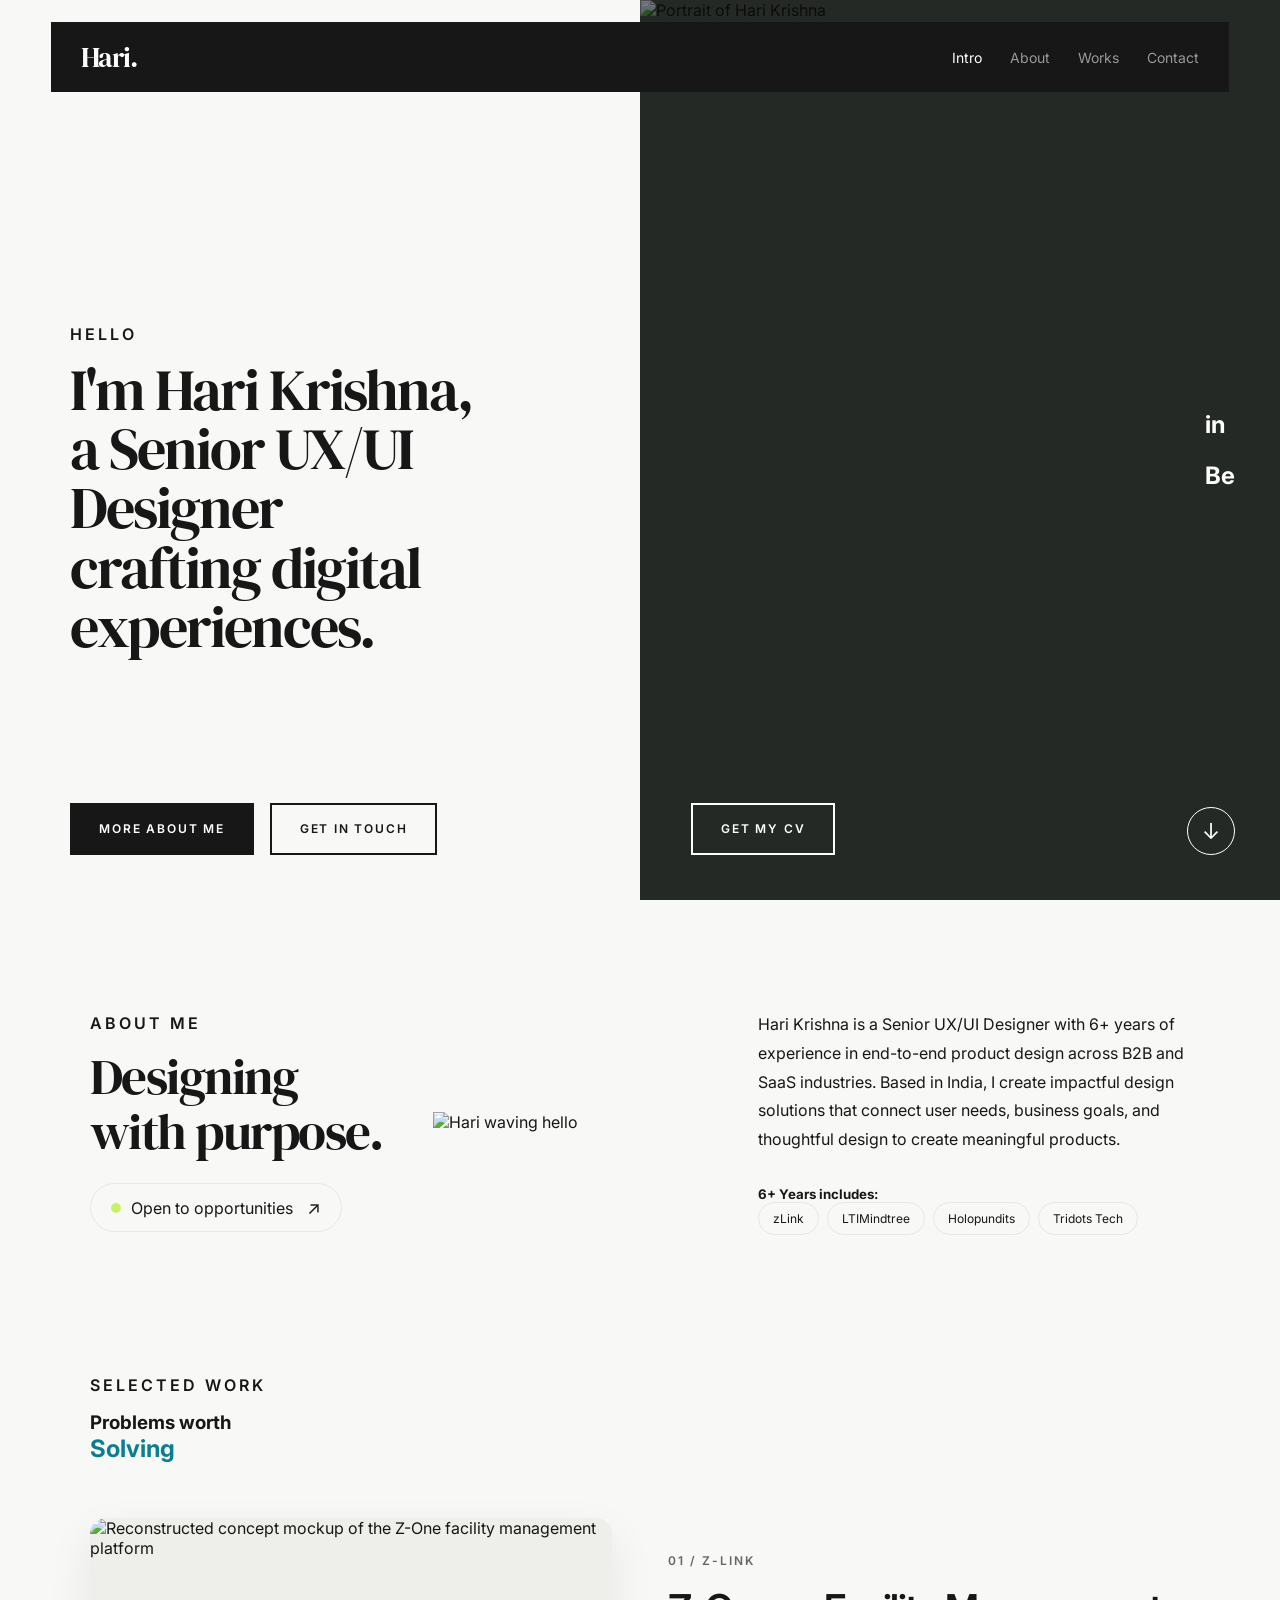
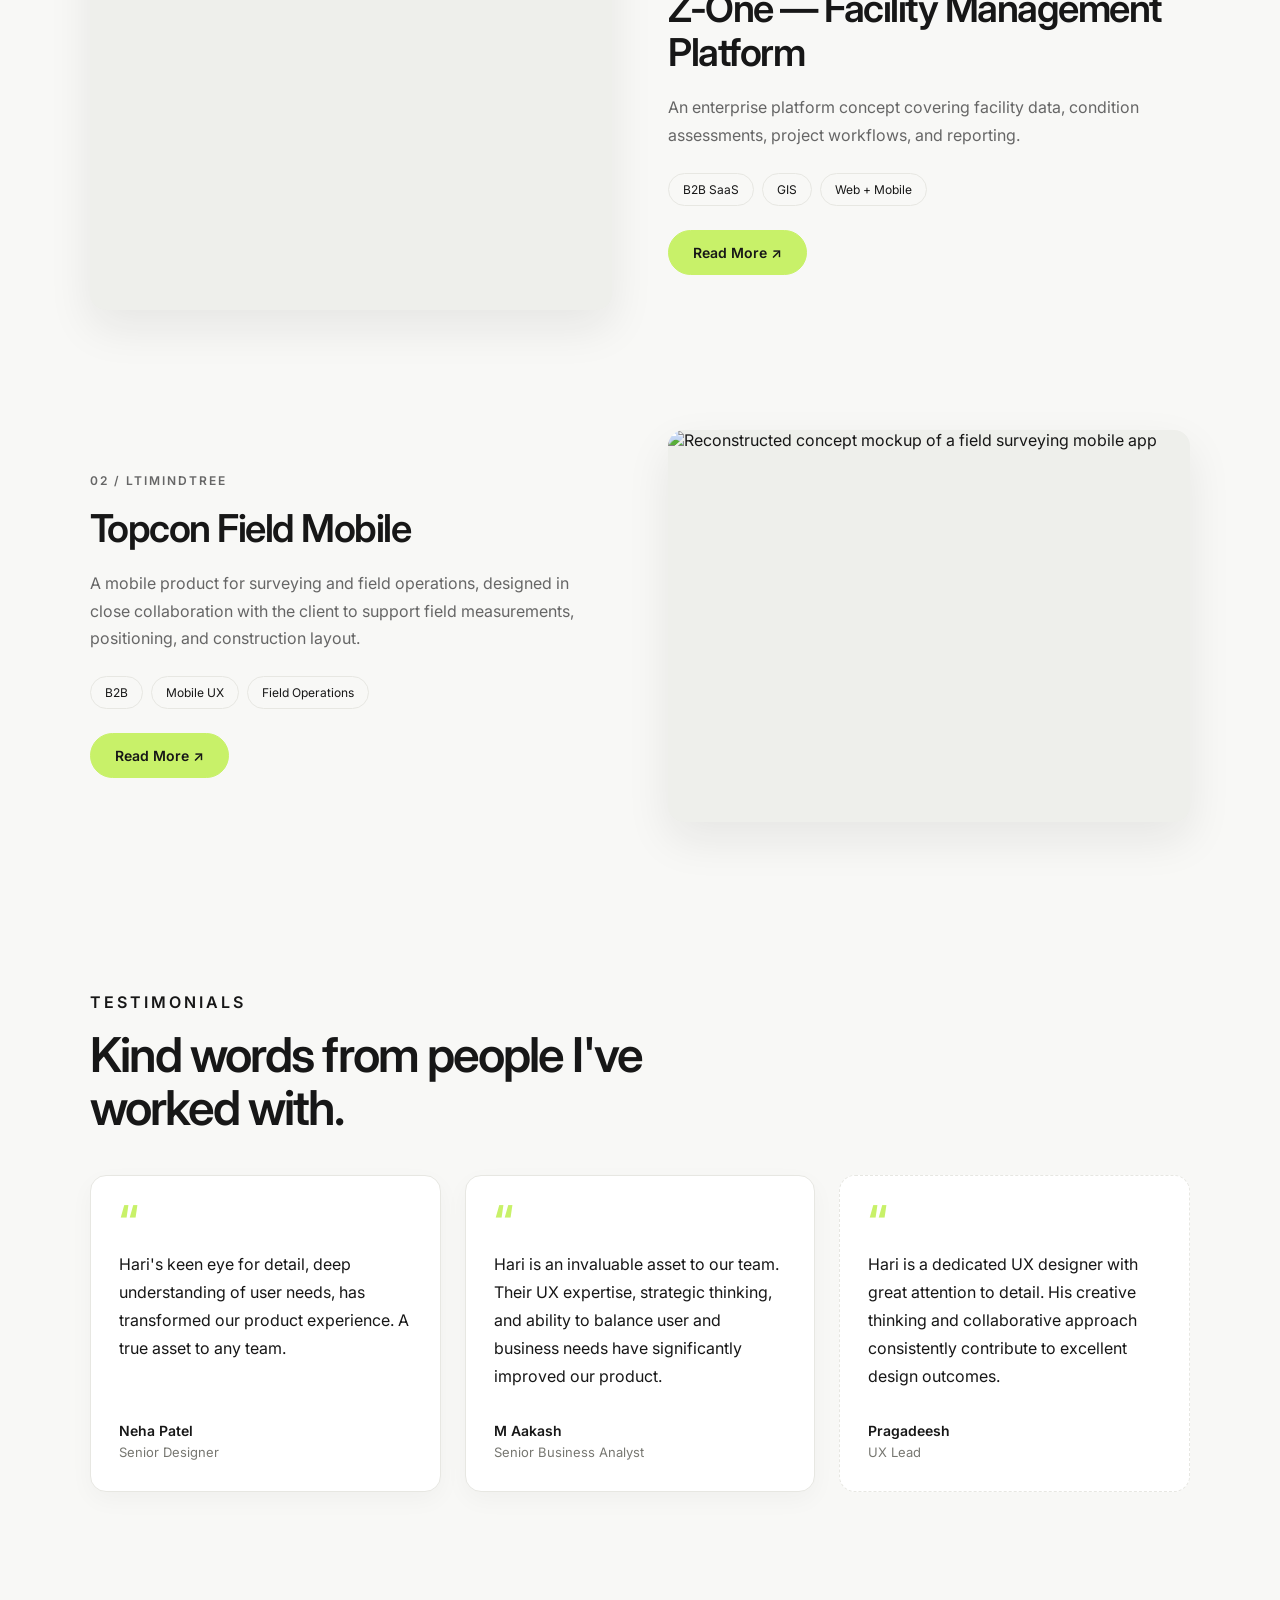
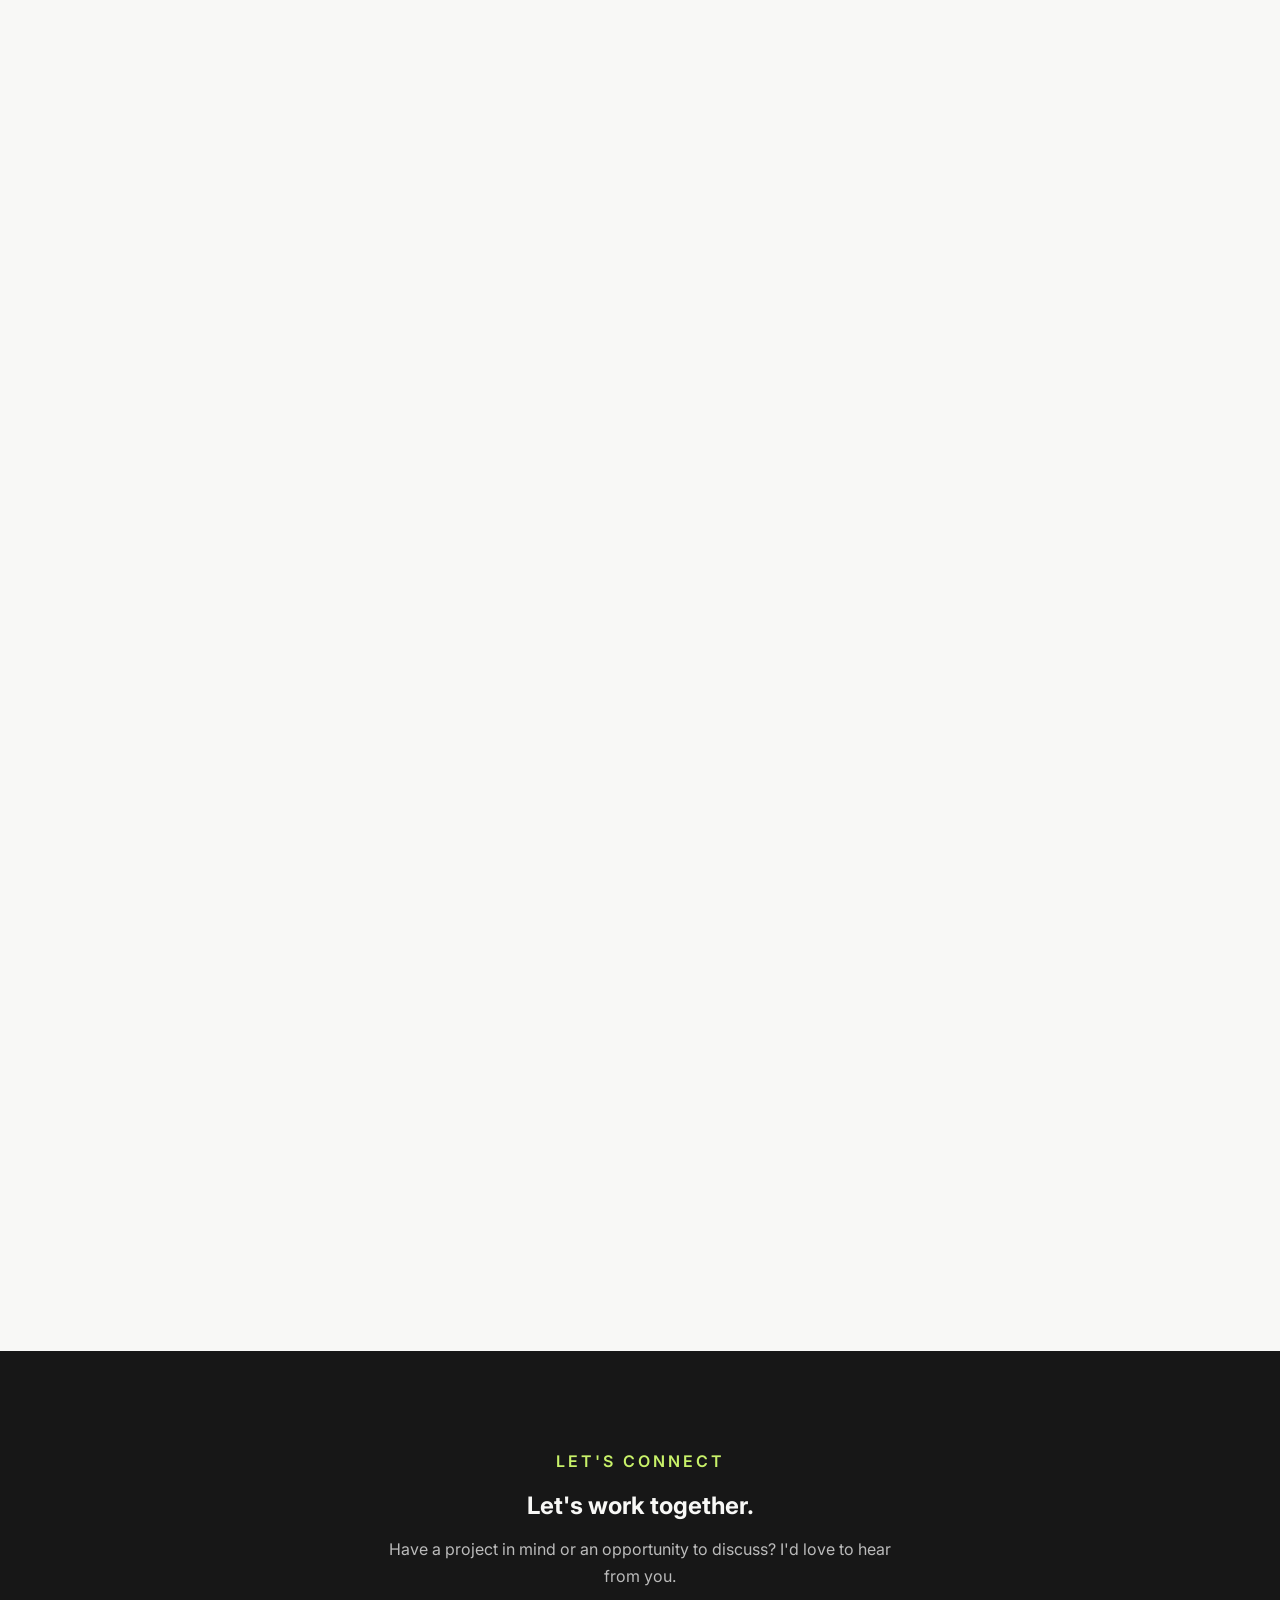
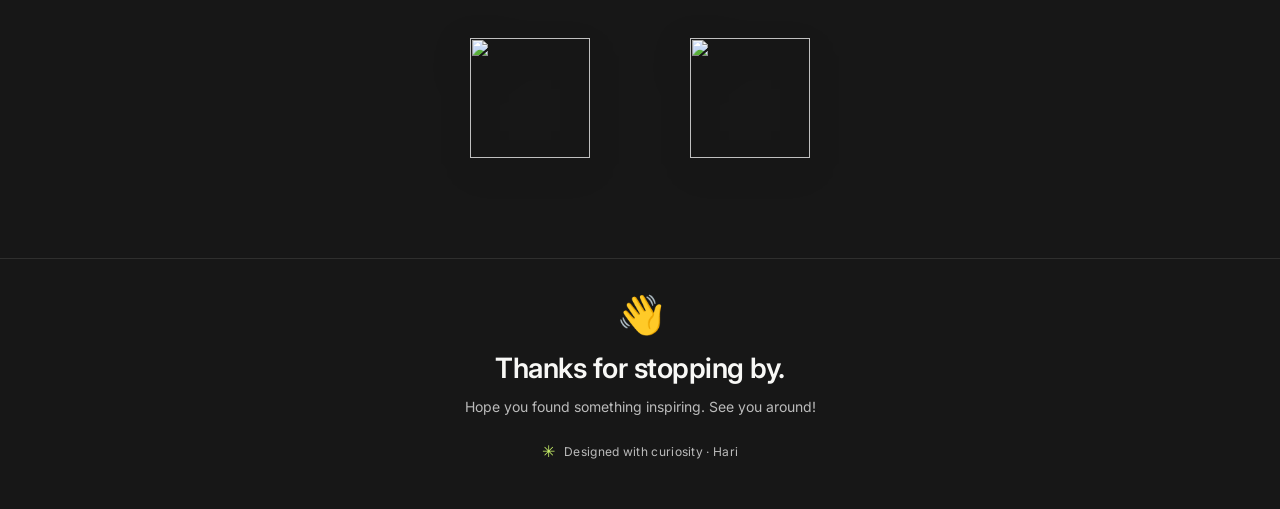
==== index.html @ 3754214b "Initial portfolio upload" ====
<!DOCTYPE html>
<html lang="en">
<head>
  <meta charset="UTF-8">
  <meta name="viewport" content="width=device-width, initial-scale=1.0">
  <meta name="description" content="Hari Krishna — Senior UX/UI Designer crafting thoughtful digital experiences.">
  <title>Hari Krishna | UX/UI Designer</title>
  <link rel="preconnect" href="https://fonts.googleapis.com">
  <link rel="preconnect" href="https://fonts.gstatic.com" crossorigin>
  <link href="https://fonts.googleapis.com/css2?family=DM+Serif+Display&family=Inter:wght@400;500;600;700&display=swap" rel="stylesheet">
  <link rel="stylesheet" href="style.css">
</head>
<body>

  <header class="site-header">
    <a href="#intro" class="logo">Hari.</a>

    <nav class="main-nav" aria-label="Main navigation">
      <a href="#intro" class="active">Intro</a>
      <a href="#about">About</a>
      <a href="#work">Works</a>
      <a href="#contact">Contact</a>
    </nav>
  </header>

  <main>
    <section class="hero" id="intro">

      <div class="hero-content">
        <p class="eyebrow">HELLO</p>

        <h1>
          I'm Hari Krishna,<br>
          a Senior UX/UI Designer<br>
          crafting digital experiences.
        </h1>

        <div class="hero-actions">
          <a href="#about" class="button button-dark">MORE ABOUT ME</a>
          <a href="#contact" class="button button-outline">GET IN TOUCH</a>
        </div>
      </div>

      <div class="hero-visual">
        <img
          src="images/Hari.png"
          alt="Portrait of Hari Krishna"
          class="hero-image"
        >

   
        <a
          href="documents/Hari-Krishna-Resume.pdf"
          class="button button-light cv-button"
          download="Hari-Krishna-Resume.pdf">
          GET MY CV
        </a>


        <div class="social-links" aria-label="Social links">
            <a
              href="https://www.linkedin.com/in/harikrishna-myprofile"
              target="_blank"
              rel="noopener noreferrer"
              aria-label="LinkedIn"
              title="Visit my LinkedIn"
            >in</a>
          
            <a
              href="https://www.behance.net/hari_the_seeker"
              target="_blank"
              rel="noopener noreferrer"
              aria-label="Behance"
              title="Visit my Behance"
            >Be</a>
          </div>

        <a href="#about" class="scroll-indicator" aria-label="Scroll to About">
          ↓
        </a>
      </div>

    </section>




    <section class="content-section" id="about">
      <div class="about-inner">
    
        <!-- Left: Heading and availability -->
        <div class="about-heading">
          <p class="eyebrow">ABOUT ME</p>
    
          <h2>Designing with purpose.</h2>
    
          <a href="#contact" class="open-to-work-chip">
            <span class="open-to-work-dot"></span>
            <span>Open to opportunities</span>
            <span class="open-to-work-arrow">↗</span>
          </a>
        </div>
    
        <!-- Centre: Portrait -->
        <div class="about-visual">
          <img
            src="images/hari-wave.png"
            alt="Hari waving hello"
            class="about-portrait"
          />
        </div>
    
        <!-- Right: About content -->
        <div class="about-content">
          <p class="about-description">
            Hari Krishna is a Senior UX/UI Designer with 6+ years
            of experience in end-to-end product design across B2B
            and SaaS industries. Based in India, I create impactful
            design solutions that connect user needs, business goals,
            and thoughtful design to create meaningful products.
          </p>
    
          <div class="about-experience">
            <h5>6+ Years includes:</h5>
    
            <div class="project-tags">
              <span>zLink</span>
              <span>LTIMindtree</span>
              <span>Holopundits</span>
              <span>Tridots Tech</span>
            </div>
          </div>
        </div>
    
      </div>
    </section>
    

    <section class="content-section work-section" id="work">
      <p class="eyebrow">SELECTED WORK</p>
      <p><h3>Problems worth </h3> <h2>Solving</h2></p>
    
      <article class="project-card">
        <div class="project-image">
          <img
            src="images/Z-Link Facility Dashboard Mockup.png"
            alt="Reconstructed concept mockup of the Z-One facility management platform"
          >
        </div>
    
        <div class="project-info">
          <p class="project-label">01 / Z-LINK</p>
          <h3>Z-One — Facility Management Platform</h3>
          <p class="project-description">
            An enterprise platform concept covering facility data,
            condition assessments, project workflows, and reporting.
          </p>
    
          <div class="project-tags">
            <span>B2B SaaS</span>
            <span>GIS</span>
            <span>Web + Mobile</span>
          </div>
    

          <a href="z-one-case-study.html" class="case-study-btn">
            Read More ↗
          </a>
        </div>
      </article>

<!-- PROJECT 02: TOPCON -->
<article class="project-card project-card-reverse">

  <div class="project-info">
    <p class="project-label">02 / LTIMINDTREE</p>

    <h3>Topcon Field Mobile</h3>

    <p class="project-description">
      A mobile product for surveying and field operations,
      designed in close collaboration with the client to
      support field measurements, positioning, and construction layout.
    </p>

    <div class="project-tags">
      <span>B2B</span>
      <span>Mobile UX</span>
      <span>Field Operations</span>
    </div>

    <a href="topcon-case-study.html" class="case-study-btn" >
        Read More ↗
      </a>

  </div>

  <div class="project-image">
    <img
      src="images/Topcon Quarry Measurement App Mockup.png"
      alt="Reconstructed concept mockup of a field surveying mobile app"
      loading="lazy"
    >
  </div>

</article>


<!-- PROJECT 03: AIRPORT TRUCK BAY 
<article class="project-card">

  <div class="project-image">

    <img
      src="images/airport-truck-bay.png"
      alt="Airport truck bay app showing navigation, delivery confirmation, and OTP verification"
      loading="lazy"
    >

  </div>

  <div class="project-info">
    <p class="project-label">03 / AIRPORT OPERATIONS</p>

    <h3>Airport Truck Bay Management App</h3>

    <p class="project-description">
      Streamlining airport truck bay allocation and operations
      through a mobile experience designed to help reduce delays,
      improve coordination, and make bay availability easier to manage.
    </p>

    <div class="project-tags">
      <span>Mobile UX</span>
      <span>Operations</span>
      <span>Workflow Design</span>
    </div>

    <a href="airport-truck-bay-case-study.html" class="case-study-btn">
        Read More ↗
    </a>
  </div>

</article>-->

    </section>

    <!-- TESTIMONIALS SECTION -->
<section class="testimonials-section" id="testimonials">
  <div class="testimonials-inner">

    <p class="eyebrow">TESTIMONIALS</p>
    <h2>Kind words from people I've worked with.</h2>

    <div class="testimonials-grid">

      <!-- Testimonial 1 -->
      <article class="testimonial-card">
        <span class="testimonial-quote" aria-hidden="true">“</span>

        <p class="testimonial-text">
          Hari's keen eye for detail, deep understanding of user needs,
          has transformed our product experience. A true asset to any team.
        </p>

        <div class="testimonial-author">
          <div>
            <h3>Neha Patel</h3>
            <p>Senior Designer</p>
          </div>
        </div>
      </article>

      <!-- Testimonial 2 -->
      <article class="testimonial-card">
        <span class="testimonial-quote" aria-hidden="true">“</span>

        <p class="testimonial-text">
          Hari is an invaluable asset to our team. Their UX expertise,
          strategic thinking, and ability to balance user and business
          needs have significantly improved our product.
        </p>

        <div class="testimonial-author">
          <div>
            <h3>M Aakash</h3>
            <p>Senior Business Analyst</p>
          </div>
        </div>
      </article>

      <!-- Testimonial 3: Add your third testimonial here -->
      <article class="testimonial-card testimonial-placeholder">
        <span class="testimonial-quote" aria-hidden="true">“</span>
        <p class="testimonial-text">
          Hari is a dedicated UX designer with great attention to detail. 
          His creative thinking and collaborative approach consistently contribute 
          to excellent design outcomes.
        </p>
        <div class="testimonial-author">
          <div>
            <h3>Pragadeesh</h3>
            <p>UX Lead</p>
        </div>
      </article>

    </div>
  </div>
</section>


<!-- AFTER WORK SECTION 
<section class="after-work-section" id="after-work">
  <div class="after-work-reveal">
    <div class="after-work-content">
      <p class="eyebrow">AFTER WORK</p>

      <h2>Beyond pixels and prototypes.</h2>

      <p class="after-work-description">
        A little glimpse into what I enjoy beyond designing digital
        experiences.
      </p>
    </div>
  </div>
</section>
-->

<!-- AFTER WORK SECTION -->
<section class="after-work-section" id="after-work">
  <div class="after-work-reveal">
    <div class="after-work-content">

      <p class="eyebrow">BEYOND PIXELS AND PROTOTYPES</p>

      <h2>Curiosity doesn't clock out.</h2>

      <p class="after-work-description">
        The experiences that keep me exploring, creating,
        learning, and connecting.
      </p>

      <div class="after-work-grid">

        <article class="after-work-card">
          <div class="after-work-card-visual">
            <img
              src="images/after-work-riding.jpg"
              alt="Motorcycle riding and exploring new places"
              loading="lazy"
            >
          </div>
          <div class="after-work-card-info">
            <h3>Explore</h3>
            <p>Riding · Travel · Photography</p>
          </div>
        </article>

        <article class="after-work-card">
          <div class="after-work-card-visual">
            <img
              src="images/after-work-create.jpg"
              alt="Sketching and creative exploration"
              loading="lazy"
            >

          </div>
          <div class="after-work-card-info">
            <h3>Create</h3>
            <p>Sketching · Dancing</p>
          </div>
        </article>

        <article class="after-work-card">
          <div class="after-work-card-visual">
            <img
              src="images/after-work-rescue.jpg"
              alt="Helping animals through rescue and volunteering"
              loading="lazy"
            >

          </div>
          <div class="after-work-card-info">
            <h3>Give back</h3>
            <p>Animal Rescue · Volunteering</p>
          </div>
        </article>

        <article class="after-work-card">
          <div class="after-work-card-visual">
            <img
              src="images/after-work-community.jpg"
              alt="Designers learning and connecting at a meetup"
              loading="lazy"
            >

          </div>
          <div class="after-work-card-info">
            <h3>Keep learning</h3>
            <p>Design Meetups · Upskilling</p>
          </div>
        </article>

      </div>

      <p class="after-work-closing">
        Different experiences. One curious mind. <span>↗</span>
      </p>

    </div>
  </div>
</section>


<section class="content-section contact-section" id="contact">
  <p class="eyebrow">LET'S CONNECT</p>
  <h2>Let's work together.</h2>
  <p class="contact-description">
    Have a project in mind or an opportunity to discuss?
    I'd love to hear from you.
  </p>

  <div class="contact-icons">
    <a
      href="mailto:uxbeing95@gmail.com"
      class="contact-icon contact-icon-email"
      aria-label="Email me"
      title="Email me"
    >
      <img src="images/icon-email-3d.png" alt="" />
    </a>

    <a
      href="https://wa.me/919500354209"
      class="contact-icon contact-icon-whatsapp"
      target="_blank"
      rel="noopener noreferrer"
      aria-label="Message me on WhatsApp"
      title="WhatsApp me"
    >
      <img src="images/icon-whatsapp-3d.png" alt="" />
    </a>
  </div>
</section>


<!-- THANK YOU FOOTER -->
<footer class="thank-you-footer">
  <div class="thank-you-gesture" aria-hidden="true">👋</div>

  <p class="thank-you-title">Thanks for stopping by.</p>

  <p class="thank-you-description">
    Hope you found something inspiring. See you around!
  </p>

  <div class="thank-you-signature">
    <span class="thank-you-sparkle">✳</span>
    <span>Designed with curiosity · Hari</span>
  </div>
</footer>
  </main>

  <script src="script.js"></script>
</body>
</html>
---- style.css ----
/* ========================================
   1. COLOR SYSTEM & GLOBAL SETTINGS
======================================== */

:root {
  --color-background: #F8F8F6;
  --color-text: #171717;
  --color-accent: #C8F169;
  --color-border: #E7E7E2;
  --color-white: #FFFFFF;
  --color-muted: #888888;

  --font-body: "Inter", sans-serif;
  --font-display: "DM Serif Display", serif;
}

* {
  margin: 0;
  padding: 0;
  box-sizing: border-box;
}

html {
  scroll-behavior: smooth;
}

body {
  background: var(--color-background);
  color: var(--color-text);
  font-family: var(--font-body);
  -webkit-font-smoothing: antialiased;
}

a {
  color: inherit;
  text-decoration: none;
}

/* ========================================
   2. NAVIGATION
   Background: #171717
   Text: #FFFFFF
======================================== */

.site-header {
  position: absolute;
  top: 22px;
  left: 4%;
  width: 92%;
  min-height: 70px;
  padding: 0 30px;
  background: var(--color-text);
  color: var(--color-white);
  display: flex;
  align-items: center;
  justify-content: space-between;
  z-index: 10;
}

.logo {
  font-family: var(--font-display);
  font-size: 28px;
  letter-spacing: -1px;
}

.main-nav {
  display: flex;
  align-items: center;
  gap: 28px;
}

.main-nav a {
  color: #999999;
  font-size: 14px;
  transition: color 0.25s ease;
}

.main-nav a:hover,
.main-nav a.active {
  color: var(--color-white);
}

/* ========================================
   3. HERO LAYOUT
======================================== */

.hero {
  min-height: 100vh;
  display: grid;
  grid-template-columns: 50% 50%;
  position: relative;
}

.hero-content {
  display: flex;
  flex-direction: column;
  justify-content: center;
  align-items: flex-start;
  padding: 150px 7% 70px 11%;
  background: var(--color-background);
  position: relative;
  z-index: 1;
}

.eyebrow {
  color: #171717;
  font-size: 16px;
  font-weight: 600;
  letter-spacing: 3px;
  margin-bottom: 16px;
}

.hero-content h1 {
  font-family: var(--font-display);
  font-size: clamp(42px, 4.5vw, 72px);
  font-weight: 400;
  line-height: 1.03;
  letter-spacing: -2px;
  max-width: 750px;
}

.hero-actions {
  display: flex;
  align-items: center;
  flex-wrap: wrap;
  gap: 16px;
  margin-top: 42px;
  position: absolute;
  left: 11%;
  bottom: 5%;
  z-index: 2;
}



/* ========================================
   4. BUTTONS
======================================== */

.button {
  min-height: 52px;
  padding: 0 28px;
  display: inline-flex;
  align-items: center;
  justify-content: center;
  font-family: var(--font-body);
  font-size: 12px;
  font-weight: 600;
  letter-spacing: 1.8px;
  line-height: 1.2;
  text-align: center;
  white-space: nowrap;
  transition:
    background 0.25s ease,
    color 0.25s ease,
    transform 0.25s ease;
}

.button:hover {
  transform: translateY(-2px);
}

.button-dark {
  background: var(--color-text);
  color: var(--color-white);
  border: 1px solid var(--color-text);
}

.button-dark:hover {
  background: var(--color-accent);
  color: var(--color-text);
  border-color: var(--color-accent);
}

.button-outline {
  border: 2px solid var(--color-text);
  color: var(--color-text);
  background: transparent;
}

.button-outline:hover {
  background: var(--color-text);
  color: var(--color-white);
}

/* ========================================
   5. PORTRAIT PANEL
======================================== */

.hero-visual {
  position: relative;
  min-height: 100vh;
  overflow: hidden;
  background: #252925;
}

.hero-image {
  display: block;
  width: 100%;
  height: 100%;
  min-height: 100vh;
  object-fit: cover;
  object-position: center top;
  filter: brightness(0.48);
}

/* CV button: white outline */

.button-light {
  color: var(--color-white);
  background: transparent;
  border: 2px solid var(--color-white);
}

.button-light:hover {
  color: var(--color-text);
  background: var(--color-accent);
  border-color: var(--color-accent);
}


.cv-button {
  position: absolute;
  left: 8%;
  bottom: 5%;
  top: auto;
  z-index: 2;
  min-width: 140px;
}



/* ========================================
   6. SOCIAL LINKS
======================================== */

.social-links {
  position: absolute;
  right: 7%;
  top: 50%;
  transform: translateY(-50%);
  display: flex;
  flex-direction: column;
  gap: 22px;
  z-index: 2;
}


.social-links a {
  color: var(--color-white);
  font-size: 24px;
  font-weight: 700;
  transition: color 0.25s ease;
}

.social-links a:hover {
  color: var(--color-accent);
}


/* ========================================
   7. SCROLL INDICATOR
======================================== */

.scroll-indicator {
  position: absolute;
  bottom: 5%;
  right: 7%;
  width: 48px;
  height: 48px;
  border: 1px solid var(--color-white);
  border-radius: 50%;
  color: var(--color-white);
  display: flex;
  align-items: center;
  justify-content: center;
  font-size: 22px;
  z-index: 2;
  transition: background 0.25s ease, color 0.25s ease;
}

.scroll-indicator:hover {
  background: var(--color-accent);
  color: var(--color-text);
}

/* ========================================
   8. CONTACT SECTIONS
======================================== */

.contact-section {
  background: #171717;
  color: #F8F8F6;
  text-align: center;
  padding: 100px 5%;
  box-sizing: border-box;
}

.contact-section .eyebrow {
  color: #C8F169;
  margin-bottom: 20px;
}

.contact-section h2 {
  color: #F8F8F6;
  margin-bottom: 16px;
}

.contact-section .contact-description {
  color: #BBBBBB;
  max-width: 520px;
  margin: 0 auto 32px;
  line-height: 1.7;
}

.contact-actions {
  display: flex;
  justify-content: center;
  align-items: center;
  flex-wrap: wrap;
  gap: 14px;
}

.contact-email {
  margin-top: 28px;
  color: #BBBBBB;
  font-size: 14px;
}

/* ========================================
   10. SELECTED WORK SECTION
======================================== */

.work-section {
    background: #F8F8F6;
    padding: 70px 7%;
  }
  
  .work-section > h2 {
    margin-bottom: 55px;
    color: rgb(12, 126, 147);
  }
  
  .project-card {
    display: grid;
    grid-template-columns: 1fr 1fr;
    align-items: center;
    gap: 56px;
  }
  
  .project-image {
    overflow: hidden;
    border-radius: 16px;
    background: #E7E7E2;
  }
  
  .project-image img {
    display: block;
    width: 100%;
    height: auto;
  }
  
  .project-info {
    display: flex;
    flex-direction: column;
    align-items: flex-start;
  }
  
  .project-label {
    color: #666666;
    font-size: 12px;
    font-weight: 600;
    letter-spacing: 2px;
    margin-bottom: 18px;
  }
  
  .project-info h3 {
    font-family: "Inter", sans-serif;
    font-size: clamp(28px, 3vw, 42px);
    line-height: 1.15;
    letter-spacing: -1.5px;
    font-weight: 600;
    margin-bottom: 20px;
  }
  
  .project-description {
    color: #666666;
    font-size: 16px;
    line-height: 1.7;
    margin-bottom: 24px;
  }
  
  .project-tags {
    display: flex;
    flex-wrap: wrap;
    gap: 8px;
  }
  
  .project-tags span {
    padding: 8px 14px;
    border: 1px solid #E7E7E2;
    border-radius: 999px;
    font-size: 12px;
  }
  
  .concept-note {
    color: #777777;
    font-size: 12px;
    margin-top: 22px;
  }
  
  @media (max-width: 900px) {
    .project-card {
      grid-template-columns: 1fr;
      gap: 30px;
    }
  
    .work-section {
      padding: 70px 7%;
        }
  }
    

/* ========================================
   9. TABLET & MOBILE
======================================== */

@media (max-width: 900px) {
  .hero {
    grid-template-columns: 1fr;
  }

  .hero-content {
    min-height: 600px;
    padding: 150px 7% 70px;
  }

  .hero-content h1 {
    font-size: clamp(42px, 8vw, 64px);
  }

  .hero-visual {
    position: relative;
    min-height: 100vh;
    overflow: hidden;
    background: #252925;
    isolation: isolate;
  }

  .hero-visual::after {
    content: "";
    position: absolute;
    inset: 0;
    background: rgba(0, 0, 0, 0.20);
    z-index: 1;
    pointer-events: none;
  }

  .hero-image {
    min-height: 650px;
  }

  .site-header {
    left: 3%;
    width: 94%;
    padding: 0 20px;
  }

  .main-nav {
    gap: 16px;
  }
}

@media (max-width: 520px) {
  .site-header {
    top: 12px;
    min-height: 64px;
    padding: 0 16px;
  }

  .logo {
    font-size: 24px;
  }

  .main-nav {
    gap: 12px;
  }

  .main-nav a {
    font-size: 11px;
  }

  .hero-content {
    min-height: 560px;
    padding: 130px 6% 60px;
  }

  .hero-content h1 {
    font-size: clamp(36px, 9vw, 46px);
    letter-spacing: -1px;
  }

  .hero-actions {
    gap: 12px;
    margin-top: 30px;
  }

  .button {
    min-height: 48px;
    padding: 0 16px;
    font-size: 9px;
    letter-spacing: 2px;
  }

  .hero-visual,
  .hero-image {
    min-height: 560px;
  }

  .cv-button {
    left: 6%;
    bottom: 10%;
  }

  .social-links {
    right: 6%;
  }

  .content-section {
    padding: 80px 7%;
  }
}


/* ========================================
   SELECTED PROJECTS — SCROLL REVEAL
======================================== */

.project-reveal {
  opacity: 0;
  transform: translateY(30px);
  transition:
    opacity 700ms ease,
    transform 700ms ease;
}

.project-reveal.project-visible {
  opacity: 1;
  transform: translateY(0);
}

/* Accessibility: respect reduced motion */
@media (prefers-reduced-motion: reduce) {
  .project-reveal,
  .project-reveal.project-visible {
    opacity: 1;
    transform: none;
    transition: none;
  }
}

/* ========================================
   SELECTED PROJECTS — HOVER ANIMATIONS
======================================== */

/* Smooth project image zoom */

.project-image {
  width: 100%;
  aspect-ratio: 4 / 3;
  overflow: hidden;
  border-radius: 16px;
  background: #E7E7E2;
}

.project-image img {
  display: block;
  width: 100%;
  height: 100%;
  object-fit: cover;
  object-position: center;
  transition: transform 450ms ease;
}

.project-image:hover img {
  transform: scale(1.045);
}


/* ========================================
   SELECTED PROJECTS — CARD SPACING
======================================== */

.work-section .project-card {
  margin-bottom: 120px;
}

.work-section .project-card:last-child {
  margin-bottom: 0;
}

/* Smooth project chip interaction */
.project-tags span {
  cursor: default;
  background: transparent;
  color: #171717;
  transition:
    background-color 250ms ease,
    color 250ms ease,
    border-color 250ms ease,
    transform 250ms ease;
}

.project-tags span:hover {
  background-color: #C8F169;
  color: #171717;
  border-color: #C8F169;
  transform: translateY(-3px);
}

/* Respect reduced-motion preferences */
@media (prefers-reduced-motion: reduce) {
  .project-image img,
  .project-tags span {
    transition: none;
  }

  .project-image:hover img {
    transform: none;
  }

  .project-tags span:hover {
    transform: none;
  }
}

/* ========================================
   CASE STUDY — READ MORE BUTTON
======================================== */

.case-study-btn {
  display: inline-flex;
  align-items: center;
  justify-content: center;
  margin-top: 24px;
  padding: 13px 24px;
  background: #C8F169;
  color: #171717;
  border: 1px solid #C8F169;
  border-radius: 999px;
  font-size: 14px;
  font-weight: 600;
  text-decoration: none;
  transition:
    background-color 250ms ease,
    color 250ms ease,
    transform 250ms ease;
}

.case-study-btn:hover {
  background: #171717;
  color: #FFFFFF;
  border-color: #171717;
  transform: translateY(-3px);
}

.case-study-btn:focus-visible {
  outline: 2px solid #171717;
  outline-offset: 4px;
}


/* ========================================
   Z-ONE CASE STUDY PAGE
======================================== */

.case-study-page {
  background: #F8F8F6;
  color: #171717;
  font-family: "Inter", sans-serif;
}

/* Header */
.case-study-header {
  display: flex;
  align-items: center;
  justify-content: space-between;
  padding: 26px 7%;
  border-bottom: 1px solid #E7E7E2;
}

.case-study-back,
.case-study-brand {
  color: #171717;
  text-decoration: none;
  font-size: 14px;
  font-weight: 500;
}

.case-study-back {
  transition: color 250ms ease;
}

.case-study-back:hover {
  color: #777777;
}

.case-study-brand {
  font-size: 18px;
  font-weight: 700;
}

.case-study-brand span {
  color: #C8F169;
}

/* Hero */
.case-study-hero {
  padding: 100px 7% 70px;
  max-width: 1440px;
  margin: 0 auto;
}

.case-study-hero h1 {
  max-width: 900px;
  font-size: clamp(42px, 6vw, 76px);
  line-height: 1.05;
  letter-spacing: -3px;
  font-weight: 600;
  margin: 24px 0;
}

.case-study-intro {
  max-width: 680px;
  color: #666666;
  font-size: 18px;
  line-height: 1.8;
}


.case-study-meta {
    display: grid;
    grid-template-columns: repeat(4, minmax(0, 1fr));
    gap: 12px;
    margin: 48px 0;
    padding: 24px 0;
    border-top: 1px solid #E7E7E2;
    border-bottom: 1px solid #E7E7E2;
  }
  

.case-study-meta span {
  font-size: 11px;
  letter-spacing: 1.5px;
  color: #777777;
  font-weight: 600;
}

.case-study-meta p {
  margin-top: 10px;
  font-size: 14px;
  font-weight: 500;
}


/* Consistent hero images across case studies */
.case-study-hero-image {
  width: 100%;
  aspect-ratio: 16 / 9;
  overflow: hidden;
  border-radius: 16px;
  background: #E7E7E2;
}

.case-study-hero-image img {
  display: block;
  width: 100%;
  height: 100%;
  object-fit: cover;
  object-position: center;
}


.concept-disclaimer {
  margin-top: 14px;
  color: #777777;
  font-size: 12px;
  line-height: 1.7;
}

/* Content sections */
.case-study-section {
  max-width: 1000px;
  margin: 0 auto;
  padding: 56px 7%;
}


.case-study-section h2 {
    max-width: 800px;
    font-size: clamp(32px, 3.5vw, 44px);
    line-height: 1.2;
    letter-spacing: -1.2px;
    font-weight: 600;
    color: #171717;
    margin: 20px 0 28px;
  }
  

.case-study-section > p:not(.eyebrow):not(.concept-disclaimer) {
  max-width: 760px;
  color: #666666;
  font-size: 16px;
  line-height: 1.9;
}

/* Approach grid */
.case-study-grid {
  display: grid;
  grid-template-columns: repeat(2, minmax(0, 1fr));
  gap: 18px;
  margin-top: 40px;
}

.case-study-grid article,
.case-study-module {
  padding: 28px;
  border: 1px solid #E7E7E2;
  border-radius: 16px;
  background: #FFFFFF;
}

.case-study-grid h3,
.case-study-module h3 {
  font-size: 18px;
  font-weight: 600;
  margin-bottom: 12px;
}

.case-study-grid p,
.case-study-module p {
  color: #666666;
  font-size: 14px;
  line-height: 1.8;
}

/* Modules */
.case-study-module {
  margin-top: 16px;
}

/* Footer CTA */
.case-study-footer {
  margin-top: 50px;
  padding: 90px 7%;
  text-align: center;
  background: #292929;
  color: #FFFFFF;
}

.case-study-footer h2 {
  font-size: clamp(30px, 4vw, 48px);
  letter-spacing: -1.5px;
  margin-bottom: 28px;
}

.case-study-cta {
  display: inline-flex;
  padding: 14px 24px;
  border-radius: 999px;
  background: #171717;
  color: #C8F169;
  text-decoration: none;
  font-size: 14px;
  font-weight: 600;
  transition: transform 250ms ease;
}

.case-study-cta:hover {
  transform: translateY(-3px);
}

/* Responsive layout */
@media (max-width: 700px) {
  .case-study-header {
    padding: 20px 6%;
  }

  .case-study-hero {
    padding: 70px 6% 40px;
  }

  .case-study-hero h1 {
    letter-spacing: -1.5px;
  }

  .case-study-meta {
    grid-template-columns: 1fr;
    gap: 18px;
  }

  .case-study-section {
    padding: 65px 6%;
  }

  .case-study-grid {
    grid-template-columns: 1fr;
  }

  .case-study-footer {
    padding: 70px 6%;
  }
}



/* ========================================
   CASE STUDY LAYOUT & STICKY NAVIGATION
======================================== */

.case-study-layout {
    display: grid;
    grid-template-columns: 200px minmax(0, 1fr);
    gap: 64px;
    max-width: 1200px;
    margin: 0 auto;
    padding: 40px 32px;
    align-items: start;
  }
  
  .case-study-sidebar {
    position: sticky;
    top: 40px;
    align-self: start;
    padding: 20px 0;
  }
  
  .case-study-sidebar-title {
    font-size: 11px;
    font-weight: 600;
    letter-spacing: 1.2px;
    color: #777777;
    margin: 0 0 20px;
  }
  
  .case-study-toc {
    display: flex;
    flex-direction: column;
    gap: 6px;
    border-left: 1px solid #E7E7E2;
  }
  
  .case-study-toc .toc-link {
    display: block;
    padding: 10px 14px;
    color: #666666;
    font-size: 13px;
    text-decoration: none;
    border-left: 2px solid transparent;
    margin-left: -1px;
    transition: color 200ms ease, border-color 200ms ease;
  }
  
  .case-study-toc .toc-link:hover {
    color: #171717;
  }
  
  .case-study-toc .toc-link.active {
    color: #171717;
    font-weight: 600;
    border-left-color: #C8F169;
  }
  
  .case-study-content {
    min-width: 0;
  }
  
  .case-study-content .case-study-hero,
  .case-study-content .case-study-section,
  .case-study-content .case-study-footer {
    scroll-margin-top: 32px;
  }
  
  /* Responsive layout */
  @media (max-width: 800px) {
    .case-study-layout {
      grid-template-columns: 1fr;
      gap: 24px;
      padding: 24px 20px;
    }
  
    .case-study-sidebar {
      position: sticky;
      top: 0;
      z-index: 10;
      background: #F8F8F6;
      padding: 12px 0;
    }
  
    .case-study-sidebar-title {
      margin-bottom: 10px;
    }
  
    .case-study-toc {
      flex-direction: row;
      gap: 4px;
      overflow-x: auto;
      border-left: none;
      border-bottom: 1px solid #E7E7E2;
      padding-bottom: 8px;
    }
  
    .case-study-toc .toc-link {
      flex: 0 0 auto;
      padding: 8px 10px;
      border-left: none;
      border-bottom: 2px solid transparent;
      margin-left: 0;
      white-space: nowrap;
    }
  
    .case-study-toc .toc-link.active {
      border-bottom-color: #C8F169;
    }
  }
  


/* ========================================
   Z-LINK — PROBLEM SECTION
======================================== */

.problem-section .section-heading {
    max-width: 680px;
    margin-bottom: 32px;
  }
  
  .problem-section .section-eyebrow {
    margin: 0 0 12px;
    color: #171717;
    font-size: 16px;
    font-weight: 600;
    letter-spacing: 1.5px;
  }
  
  .problem-section .section-heading h2 {
    max-width: 620px;
    margin: 0 0 16px;
    color: #171717;
    font-size: clamp(32px, 3.5vw, 44px);
    line-height: 1.15;
    letter-spacing: -1.2px;
  }
  
  .problem-section .section-intro {
    max-width: 620px;
    margin: 0;
    color: #666666;
    font-size: 16px;
    line-height: 1.8;
  }
  
  .problem-grid {
    display: grid;
    grid-template-columns: repeat(3, minmax(0, 1fr));
    gap: 16px;
    margin-top: 32px;
  }
  

  .problem-card {
    display: flex;
    flex-direction: column;
    align-items: flex-start;
    min-width: 0;
    padding: 24px;
    background: #FFFFFF;
    border: 1px solid #E7E7E2;
    border-radius: 16px;
    box-shadow: none;
    transition: border-color 200ms ease;
  }
  
  .problem-card:hover {
    border-color: #D6D6CE;
  }
  
  
  .problem-number {
    display: inline-flex;
    align-items: center;
    justify-content: center;
    width: 36px;
    height: 36px;
    margin-bottom: 28px;
    background: #C8F169;
    border-radius: 50%;
    color: #171717;
    font-size: 12px;
    font-weight: 600;
  }
  
  .problem-card h3 {
    margin: 0 0 12px;
    color: #171717;
    font-size: 18px;
    line-height: 1.4;
  }
  
  .problem-card p {
    margin: 0 0 24px;
    color: #666666;
    font-size: 14px;
    line-height: 1.75;
  }
  
  .problem-tag {
    margin-top: auto;
    padding-top: 12px;
    border-top: 1px solid #E7E7E2;
    width: 100%;
    color: #777777;
    font-size: 10px;
    font-weight: 600;
    letter-spacing: 1.2px;
  }
  
  .problem-takeaway {
    margin-top: 24px;
    padding: 24px 28px;
    background: #171717;
    border-radius: 16px;
  }
  
  .takeaway-label {
    display: block;
    margin-bottom: 12px;
    color: #C8F169;
    font-size: 10px;
    font-weight: 600;
    letter-spacing: 1.4px;
  }
  
  .problem-takeaway p {
    max-width: 680px;
    margin: 0;
    color: #F8F8F6;
    font-size: 18px;
    line-height: 1.7;
  }
  
  .problem-takeaway strong {
    color: #C8F169;
    font-weight: 600;
  }
  
  /* Responsive problem cards */
  @media (max-width: 900px) {
    .problem-grid {
      grid-template-columns: 1fr;
    }
  
    .problem-card {
      padding: 22px;
    }
  
    .problem-number {
      margin-bottom: 18px;
    }
  }
  
  @media (max-width: 480px) {
    .problem-takeaway {
      padding: 20px;
    }
  
    .problem-takeaway p {
      font-size: 16px;
    }
  }

  
/* ========================================
   Z-LINK — MY APPROACH SECTION
======================================== */


/* TOPCON — My Approach */
#approach .section-heading {
  max-width: 680px;
  margin-bottom: 36px;
}

#approach .section-eyebrow {
  margin: 0 0 12px;
  color: #77776F;
  font-size: 12px;
  font-weight: 600;
  letter-spacing: 1.2px;
}

#approach .section-heading h2 {
  max-width: 620px;
  margin: 0 0 16px;
  color: #171717;
  font-size: clamp(30px, 3.5vw, 44px);
  line-height: 1.15;
  letter-spacing: -1.2px;
  font-weight: 600;
}

#approach .section-intro {
  max-width: 620px;
  margin: 0;
  color: #666666;
  font-size: 15px;
  line-height: 1.75;
}

#approach .approach-timeline {
  display: grid;
  grid-template-columns: repeat(2, minmax(0, 1fr));
  gap: 16px;
  margin-top: 32px;
}

#approach .approach-step {
  display: grid;
  grid-template-columns: 36px minmax(0, 1fr);
  gap: 16px;
  align-items: start;
  min-width: 0;
  padding: 24px;
  background: #FFFFFF;
  border: 1px solid #E7E7E2;
  border-radius: 16px;
  box-shadow: none;
  transition: border-color 200ms ease;
}

#approach .approach-step:hover {
  transform: none;
  border-color: #D6D6CE;
  box-shadow: none;
}

#approach .approach-number {
  display: flex;
  align-items: center;
  justify-content: center;
  width: 28px;
  height: 28px;
  border-radius: 50%;
  background: #C8F169;
  color: #171717;
  font-size: 11px;
  font-weight: 600;
  letter-spacing: 0;
}

#approach .approach-step h3 {
  margin: 1px 0 8px;
  color: #171717;
  font-size: 16px;
  line-height: 1.4;
  font-weight: 600;
  letter-spacing: -0.2px;
}

#approach .approach-step p {
  margin: 0;
  color: #666666;
  font-size: 14px;
  line-height: 1.7;
}

#approach .approach-step .problem-tag {
  display: block;
  margin-top: 16px;
  padding-top: 12px;
  border-top: 1px solid #E7E7E2;
}

  
  .approach-tags {
    display: flex;
    flex-wrap: wrap;
    gap: 8px;
    margin-top: 18px;
  }
  
  .approach-tags span {
    padding: 7px 10px;
    background: #F8F8F6;
    border: 1px solid #E7E7E2;
    border-radius: 6px;
    color: #555555;
    font-size: 11px;
    font-weight: 600;
    letter-spacing: 0.5px;
  }
  
  .approach-note {
    margin-top: 24px;
    padding: 22px 24px;
    border-left: 3px solid #C8F169;
    background: #F0F1E9;
    border-radius: 0 12px 12px 0;
  }
  
  .approach-note p {
    margin: 0;
    color: #333333;
    font-size: 15px;
    line-height: 1.8;
  }
  
  .approach-note strong {
    color: #171717;
  }
  
  /* Responsive approach layout */
  @media (max-width: 600px) {
    .approach-step {
      grid-template-columns: 36px minmax(0, 1fr);
      gap: 14px;
      padding: 18px;
    }
  
    .approach-step-number {
      width: 34px;
      height: 34px;
    }
  
    .approach-step-content h3 {
      font-size: 16px;
    }
  
    .approach-tags {
      gap: 6px;
    }
  
    .approach-tags span {
      font-size: 9px;
    }
  }

  
/* ========================================
   Z-LINK — KEY MODULES SECTION
======================================== */

.modules-section .section-heading {
    max-width: 680px;
    margin-bottom: 32px;
  }
  
  .modules-section .section-eyebrow {
    margin: 0 0 12px;
    color: #171717;
    font-size: 16px;
    font-weight: 600;
    letter-spacing: 1.5px;
  }
  
  .modules-section .section-heading h2 {
    max-width: 620px;
    margin: 0 0 16px;
    color: #171717;
    font-size: clamp(28px, 3vw, 40px);
    line-height: 1.15;
    letter-spacing: -1.2px;
  }
  
  .modules-section .section-intro {
    max-width: 620px;
    margin: 0;
    color: #666666;
    font-size: 16px;
    line-height: 1.8;
  }
  
  .module-grid {
    display: grid;
    grid-template-columns: repeat(2, minmax(0, 1fr));
    gap: 16px;
    margin-top: 32px;
  }
  

/* TOPCON — Key Workflows */
#workflows .module-card {
  display: flex;
  flex-direction: column;
  align-items: flex-start;
  min-width: 0;
  padding: 24px;
  background: #FFFFFF;
  border: 1px solid #E7E7E2;
  border-radius: 16px;
  box-shadow: none;
  transition: border-color 200ms ease;
}

#workflows .module-card:hover {
  border-color: #D6D6CE;
  transform: none;
}

#workflows .module-number {
  display: flex;
  align-items: center;
  justify-content: center;
  width: 28px;
  height: 28px;
  margin-bottom: 20px;
  border-radius: 50%;
  background: #C8F169;
  color: #171717;
  font-size: 11px;
  font-weight: 600;
  letter-spacing: 0;
}

#workflows .module-card h3 {
  margin: 0 0 10px;
  color: #171717;
  font-size: 17px;
  line-height: 1.4;
  font-weight: 600;
  letter-spacing: -0.3px;
}

#workflows .module-card p {
  display: block;
  margin: 0 0 20px;
  padding: 0;
  background: transparent;
  border: none;
  border-radius: 0;
  color: #666666;
  font-size: 14px;
  line-height: 1.7;
}

#workflows .module-card .problem-tag {
  margin-top: auto;
  padding-top: 16px;
  border-top: 1px solid #E7E7E2;
  width: 100%;
}

  
  .zai-feature {
    display: grid;
    grid-template-columns: 1fr;
    gap: 28px;
    padding: 32px;
    margin-top: 24px;
    background: #FFFFFF;
    border: 1px solid #E7E7E2;
    border-radius: 16px;
  }
  
  
  .module-tags {
    display: flex;
    flex-wrap: wrap;
    gap: 8px;
    margin-top: auto;
    padding-top: 22px;
  }
  
  .module-tags span {
    padding: 7px 10px;
    background: #F8F8F6;
    border: 1px solid #E7E7E2;
    border-radius: 6px;
    color: #555555;
    font-size: 11px;
  }
  

  .zai-visual {
    width: 100%;
    min-width: 0;
    overflow: hidden;
    margin-top: 24px;
    border-radius: 16px;
    animation: zaiFadeIn 800ms ease-out both;
  }
  
  .zai-interface-image {
    display: block;
    width: 100%;
    max-width: 100%;
    height: auto;
    object-fit: contain;
    border-radius: 16px;
    transition: transform 500ms ease;
  }
  
  .zai-visual:hover .zai-interface-image {
    transform: scale(1.02);
  }
  
  
  .zai-feature-copy {
    min-width: 0;
  }
  
  .zai-feature .module-index {
    color: #555555;
  }
  
  .zai-feature h3 {
    margin: 12px 0 16px;
    font-size: clamp(26px, 3vw, 34px);
    line-height: 1.2;
    letter-spacing: -0.8px;
    font-weight: 600;
  }
  
  .zai-feature-list {
    display: grid;
    gap: 12px;
    margin: 22px 0 0;
    padding: 0;
    list-style: none;
  }
  
  .zai-feature-list li {
    position: relative;
    padding-left: 22px;
    color: #444444;
    font-size: 13px;
    line-height: 1.65;
  }
  
  .zai-feature-list li::before {
    content: "";
    position: absolute;
    top: 7px;
    left: 0;
    width: 8px;
    height: 8px;
    background: #C8F169;
    border-radius: 50%;
  }
  
  .zai-visual-placeholder {
    display: flex;
    flex-direction: column;
    justify-content: center;
    align-items: center;
    min-height: 280px;
    padding: 24px;
    background: #FFFFFF;
    border: 1px dashed #B9BBAF;
    border-radius: 12px;
    text-align: center;
  }
  
  .zai-visual-placeholder p {
    margin: 0 0 8px;
    color: #171717;
    font-size: 12px;
    font-weight: 600;
    letter-spacing: 1.5px;
  }
  
  .zai-visual-placeholder span {
    color: #777777;
    font-size: 12px;
    line-height: 1.6;
  }
  
  /* Responsive modules */
  
  @media (max-width: 760px) {
    .module-grid {
      grid-template-columns: 1fr;
    }
  
    .zai-feature {
      grid-template-columns: 1fr;
      gap: 24px;
      padding: 22px;
    }
  
    .zai-visual-placeholder {
      min-height: 220px;
    }
  }
  
  @media (max-width: 480px) {
    .module-card {
      padding: 22px;
    }
  
    .module-card h3 {
      font-size: 19px;
    }
  
    .zai-feature {
      padding: 18px;
    }
  }
  


/* ========================================
   Z-LINK — DESIGN SYSTEM SECTION
======================================== */


.design-system-section,
.impact-section {
  width: 100%;
  max-width: none;
  margin-left: 0;
  margin-right: 0;
}


.design-system-section .section-heading {
    max-width: 680px;
    margin-bottom: 32px;
  }
  
  .design-system-section .section-eyebrow {
    margin: 0 0 12px;
    color: #171717;
    font-size: 16px;
    font-weight: 600;
    letter-spacing: 1.5px;
  }
  
  .design-system-section .section-heading h2 {
    max-width: 620px;
    margin: 0 0 16px;
    color: #171717;
    font-size: clamp(28px, 3vw, 40px);
    line-height: 1.15;
    letter-spacing: -1.2px;
  }
  
  .design-system-section .section-intro {
    max-width: 620px;
    margin: 0;
    color: #666666;
    font-size: 16px;
    line-height: 1.8;
  }
  
  .design-system-grid {
    display: grid;
    grid-template-columns: repeat(3, minmax(0, 1fr));
    gap: 16px;
    margin-top: 32px;
  }
  
  .design-system-card {
    min-width: 0;
    padding: 24px;
    background: #FFFFFF;
    border: 1px solid #E7E7E2;
    border-radius: 16px;
    transition: transform 200ms ease, border-color 200ms ease;
  }
  
  .design-system-card:hover {
    transform: translateY(-3px);
    border-color: #C8F169;
  }
  
  .design-system-number {
    display: flex;
    align-items: center;
    justify-content: center;
    width: 36px;
    height: 36px;
    margin-bottom: 24px;
    background: #C8F169;
    border-radius: 50%;
    color: #171717;
    font-size: 12px;
    font-weight: 600;
  }
  
  .design-system-card h3 {
    margin: 0 0 12px;
    color: #171717;
    font-size: 17px;
    line-height: 1.45;
  }
  
  .design-system-card p {
    margin: 0;
    color: #666666;
    font-size: 14px;
    line-height: 1.8;
  }
  
  .design-system-takeaway {
    margin-top: 24px;
    padding: 24px 28px;
    background: #171717;
    border-radius: 16px;
  }
  
  .design-system-takeaway .takeaway-label {
    display: block;
    margin-bottom: 12px;
    color: #C8F169;
    font-size: 10px;
    font-weight: 600;
    letter-spacing: 1.4px;
  }
  
  .design-system-takeaway p {
    max-width: 680px;
    margin: 0;
    color: #F8F8F6;
    font-size: 17px;
    line-height: 1.8;
  }
  
  .design-system-takeaway strong {
    color: #C8F169;
    font-weight: 600;
  }
  
  /* Responsive design system cards */
  
  @media (max-width: 900px) {
    .design-system-grid {
      grid-template-columns: 1fr;
    }
  }
  
  @media (max-width: 480px) {
    .design-system-card {
      padding: 20px;
    }
  
    .design-system-takeaway {
      padding: 20px;
    }
  
    .design-system-takeaway p {
      font-size: 15px;
    }
  }

  

/* ========================================
   Z-LINK — IMPACT SECTION
======================================== */

.impact-section .section-heading {
    max-width: 680px;
    margin-bottom: 32px;
  }
  
  .impact-section .section-eyebrow {
    margin: 0 0 12px;
    color: #171717;
    font-size: 16px;
    font-weight: 600;
    letter-spacing: 1.5px;
  }
  
  .impact-section .section-heading h2 {
    max-width: 620px;
    margin: 0 0 16px;
    color: #171717;
    font-size: clamp(28px, 3vw, 40px);
    line-height: 1.15;
    letter-spacing: -1.2px;
  }
  
  .impact-section .section-intro {
    max-width: 620px;
    margin: 0;
    color: #666666;
    font-size: 16px;
    line-height: 1.8;
  }
  
  .impact-grid {
    display: grid;
    grid-template-columns: repeat(3, minmax(0, 1fr));
    gap: 16px;
    margin-top: 32px;
  }
  
  .impact-card {
    min-width: 0;
    padding: 24px;
    background: #FFFFFF;
    border: 1px solid #E7E7E2;
    border-radius: 16px;
  }
  
  .impact-symbol {
    display: flex;
    align-items: center;
    justify-content: center;
    width: 40px;
    height: 40px;
    margin-bottom: 24px;
    background: #C8F169;
    border-radius: 50%;
    color: #171717;
    font-size: 20px;
  }
  
  .impact-card h3 {
    margin: 0 0 12px;
    color: #171717;
    font-size: 17px;
    line-height: 1.45;
  }
  
  .impact-card p {
    margin: 0;
    color: #666666;
    font-size: 14px;
    line-height: 1.8;
  }
  
  .impact-reflection {
    margin-top: 24px;
    padding: 30px;
    background: #171717;
    border-radius: 16px;
  }
  
  .reflection-label {
    margin: 0 0 14px;
    color: #C8F169;
    font-size: 10px;
    font-weight: 600;
    letter-spacing: 1.4px;
  }
  
  .impact-reflection h3 {
    max-width: 600px;
    margin: 0 0 14px;
    color: #F8F8F6;
    font-size: clamp(22px, 2.5vw, 30px);
    line-height: 1.3;
    letter-spacing: -0.5px;
  }
  
  .impact-reflection > p:last-child {
    max-width: 650px;
    margin: 0;
    color: #BDBDB7;
    font-size: 14px;
    line-height: 1.8;
  }
  
  /* Responsive impact cards */
  
  @media (max-width: 900px) {
    .impact-grid {
      grid-template-columns: 1fr;
    }
  }
  
  @media (max-width: 480px) {
    .impact-card {
      padding: 20px;
    }
  
    .impact-reflection {
      padding: 22px;
    }
  }
  


/* zAI interface image animation */
.zai-visual {
    overflow: hidden;
    border-radius: 16px;
    animation: zaiFadeIn 800ms ease-out both;
  }
  
  .zai-interface-image {
    display: block;
    width: 100%;
    height: auto;
    border-radius: 16px;
    transition: transform 500ms ease;
  }
  
  .zai-visual:hover .zai-interface-image {
    transform: scale(1.02);
  }
  
  @keyframes zaiFadeIn {
    from {
      opacity: 0;
      transform: translateY(20px);
    }
    to {
      opacity: 1;
      transform: translateY(0);
    }
  }
  
  @media (prefers-reduced-motion: reduce) {
    .zai-visual,
    .zai-interface-image {
      animation: none;
      transition: none;
    }
  }
  

  
/* TOPCON — My Approach: Step Number Styling */
#approach .approach-number {
  display: flex;
  align-items: center;
  justify-content: center;
  width: 48px;
  height: 48px;
  background: #C8F169;
  color: #171717;
  border-radius: 50%;
  font-family: 'Inter', sans-serif;
  font-size: 16px;
  font-weight: 600;
  letter-spacing: -0.5px;
  flex-shrink: 0;
}



/* Topcon — Consistent lime number badges */
#challenge .problem-number,
#approach .approach-number,
#workflows .module-number {
  display: inline-flex;
  align-items: center;
  justify-content: center;
  flex: 0 0 28px;
  width: 28px;
  height: 28px;
  padding: 0;
  border: none;
  border-radius: 50%;
  background: #C8F169;
  color: #171717;
  font-family: 'Inter', sans-serif;
  font-size: 11px;
  font-weight: 600;
  line-height: 1;
  letter-spacing: 0;
  text-align: center;
}






/* ========================================
   TESTIMONIALS SECTION
======================================== */

.testimonials-section {
  padding: 100px 7%;
  background: var(--color-background);
  color: var(--color-text);
}

.testimonials-inner {
  width: 100%;
  max-width: var(--container);
  margin: 0 auto;
}


.testimonials-section .eyebrow {
  margin-bottom: 16px;
}

.testimonials-section h2 {
  max-width: 650px;
  margin: 0 0 40px;
  font-size: clamp(32px, 4vw, 48px);
  line-height: 1.12;
  font-weight: 600;
  letter-spacing: -0.04em;
}

.testimonials-grid {
  display: grid;
  grid-template-columns: repeat(3, minmax(0, 1fr));
  gap: 24px;
  align-items: stretch;
}

.testimonial-card {
  display: flex;
  flex-direction: column;
  min-width: 0;
  min-height: 290px;
  padding: 28px;
  background: #FFFFFF;
  border: 1px solid var(--color-border);
  border-radius: 16px;
  box-shadow: 0 8px 24px rgba(23, 23, 23, 0.035);
  transition: transform 250ms ease, box-shadow 250ms ease;
}

.testimonial-card:hover {
  transform: translateY(-5px);
  box-shadow: 0 16px 32px rgba(23, 23, 23, 0.08);
}

.testimonial-quote {
  display: block;
  margin-bottom: 8px;
  color: var(--color-accent);
  font-size: 48px;
  line-height: 0.8;
  font-weight: 600;
}

.testimonial-text {
  margin: 0 0 32px;
  font-size: 16px;
  line-height: 1.75;
  color: var(--color-text);
}

.testimonial-author {
  display: flex;
  align-items: center;
  gap: 12px;
  margin-top: auto;
}

.testimonial-author h3 {
  margin: 0 0 4px;
  font-size: 14px;
  font-weight: 600;
}

.testimonial-author p {
  margin: 0;
  color: #777771;
  font-size: 13px;
  line-height: 1.5;
}

.testimonial-placeholder {
  border-style: dashed;
  box-shadow: none;
}

.testimonial-placeholder:hover {
  box-shadow: 0 12px 24px rgba(23, 23, 23, 0.05);
}

/* Tablet */
@media (max-width: 900px) {
  .testimonials-grid {
    grid-template-columns: repeat(2, minmax(0, 1fr));
  }
}

/* Mobile */
@media (max-width: 600px) {
  .testimonials-section {
    padding: 72px 6%;
  }

  .testimonials-section h2 {
    margin-bottom: 28px;
  }

  .testimonials-grid {
    grid-template-columns: 1fr;
    gap: 18px;
  }

  .testimonial-card {
    min-height: 240px;
    padding: 24px;
  }
}

@media (prefers-reduced-motion: reduce) {
  .testimonial-card {
    transition: none;
  }

  .testimonial-card:hover {
    transform: none;
  }
}




/* AFTER WORK — INTERACTIVE SHOWCASE */

.after-work-section {
  position: relative;
  min-height: 100vh;
  background: var(--color-background);
  overflow: clip;
  isolation: isolate;
}

.after-work-reveal {
  position: absolute;
  inset: 0;
  z-index: 1;
  background: #171717;
  color: #F8F8F6;
  clip-path: circle(0% at 50% 50%);
}

.after-work-content {
  position: relative;
  min-height: 100vh;
  display: flex;
  flex-direction: column;
  justify-content: center;
  padding: 100px max(6%, calc((100% - 1120px) / 2));
  text-align: center;
}

.after-work-content .eyebrow {
  color: #C8F169;
  margin-bottom: 20px;
  letter-spacing: 0.12em;
}

.after-work-content h2 {
  max-width: 850px;
  margin: 0 auto;
  color: #F8F8F6;
  font-size: clamp(42px, 6vw, 76px);
  line-height: 1.05;
  letter-spacing: -0.05em;
  font-weight: 600;
}

.after-work-description {
  max-width: 520px;
  margin: 22px auto 48px;
  color: rgba(248, 248, 246, 0.7);
  font-size: 17px;
  line-height: 1.7;
}

.after-work-grid {
  display: grid;
  grid-template-columns: repeat(2, minmax(0, 1fr));
  gap: 16px;
  text-align: left;
  width: 100%;
}

.after-work-card {
  min-width: 0;
  overflow: hidden;
  border: 1px solid rgba(248, 248, 246, 0.12);
  border-radius: 16px;
  background: #202020;
  transition:
    transform 0.35s ease,
    border-color 0.35s ease;
}

.after-work-card:hover {
  transform: translateY(-6px);
  border-color: rgba(200, 241, 105, 0.65);
}

.after-work-card-visual {
  position: relative;
  aspect-ratio: 16 / 10;
  overflow: hidden;
  background: #292929;
}

.after-work-card-visual img {
  display: block;
  width: 100%;
  height: 100%;
  object-fit: cover;
  transition: transform 0.6s ease;
}

.after-work-card:hover .after-work-card-visual img {
  transform: scale(1.05);
}

.after-work-number {
  position: absolute;
  top: 16px;
  left: 16px;
  display: grid;
  place-items: center;
  width: 36px;
  height: 36px;
  border-radius: 50%;
  background: #C8F169;
  color: #171717;
  font-size: 12px;
  font-weight: 600;
}

.after-work-card-info {
  padding: 22px 24px 24px;
}

.after-work-card-info h3 {
  margin: 0 0 8px;
  color: #F8F8F6;
  font-size: 23px;
  font-weight: 600;
  letter-spacing: -0.03em;
}

.after-work-card-info p {
  margin: 0;
  color: rgba(248, 248, 246, 0.65);
  font-size: 14px;
  line-height: 1.6;
}

.after-work-closing {
  margin: 44px 0 0;
  color: rgba(248, 248, 246, 0.75);
  font-size: 15px;
}

.after-work-closing span {
  color: #C8F169;
  margin-left: 6px;
}

@media (max-width: 600px) {
  .after-work-content {
    padding: 80px 6%;
  }

  .after-work-description {
    margin-bottom: 32px;
    font-size: 16px;
  }

  .after-work-grid {
    grid-template-columns: 1fr;
    gap: 18px;
  }

  .after-work-card-info {
    padding: 18px;
  }

  .after-work-card-info h3 {
    font-size: 21px;
  }
}

@media (prefers-reduced-motion: reduce) {
  .after-work-card,
  .after-work-card-visual img {
    transition: none;
  }

  .after-work-card:hover {
    transform: none;
  }
}


/* AFTER WORK — FULL HEIGHT + FLOATING CARDS */

.after-work-section {
  min-height: 100svh;
}

.after-work-reveal {
  min-height: 100%;
}

.after-work-content {
  min-height: 100svh;
  justify-content: center;
  padding-top: 80px;
  padding-bottom: 80px;
}

.after-work-grid {
  width: 100%;
}

/* Cards enter and begin floating when the section is active */
.after-work-card {
  opacity: 0;
  transform: translateY(24px);
  will-change: transform, opacity;
}

.after-work-section.is-visible .after-work-card {
  animation:
    afterWorkFloat 5s ease-in-out infinite;
  animation-delay: var(--float-delay, 0s);
}

.after-work-section.is-visible .after-work-card:nth-child(1) {
  --float-delay: 0s;
}

.after-work-section.is-visible .after-work-card:nth-child(2) {
  --float-delay: 0.35s;
}

.after-work-section.is-visible .after-work-card:nth-child(3) {
  --float-delay: 0.7s;
}

.after-work-section.is-visible .after-work-card:nth-child(4) {
  --float-delay: 1.05s;
}

@keyframes afterWorkFloat {
  0% {
    opacity: 0;
    transform: translateY(24px);
  }

  15% {
    opacity: 1;
    transform: translateY(0);
  }

  35% {
    opacity: 1;
    transform: translateY(-7px);
  }

  65% {
    opacity: 1;
    transform: translateY(3px);
  }

  100% {
    opacity: 1;
    transform: translateY(0);
  }
}

/* Mobile spacing */
@media (max-width: 600px) {
  .after-work-content {
    padding-top: 72px;
    padding-bottom: 72px;
  }
}

/* Accessibility */
@media (prefers-reduced-motion: reduce) {
  .after-work-section.is-visible .after-work-card {
    animation: none;
    opacity: 1;
    transform: none;
  }
}


/* AFTER WORK — NATURAL FLOAT + HOVER */

.after-work-section.is-visible .after-work-card {
  animation: afterWorkFloat 5s ease-in-out infinite;
  animation-delay: var(--float-delay, 0s);
}

.after-work-section.is-visible .after-work-card:hover {
  animation-play-state: paused;
  transform: translateY(-8px);
  border-color: rgba(200, 241, 105, 0.75);
}

.after-work-section.is-visible .after-work-card:nth-child(1) {
  --float-delay: 0s;
}

.after-work-section.is-visible .after-work-card:nth-child(2) {
  --float-delay: -1.2s;
}

.after-work-section.is-visible .after-work-card:nth-child(3) {
  --float-delay: -2.4s;
}

.after-work-section.is-visible .after-work-card:nth-child(4) {
  --float-delay: -3.6s;
}



/* AFTER WORK — VISIBILITY RECOVERY */

.after-work-section {
  position: relative;
  min-height: auto;
  overflow: visible;
  isolation: isolate;
  background: var(--color-background);
}

.after-work-reveal {
  position: relative;
  inset: auto;
  min-height: auto;
  clip-path: circle(150% at 50% 50%);
  background: #171717;
  color: #F8F8F6;
}

.after-work-content {
  position: relative;
  min-height: 100svh;
  box-sizing: border-box;
  padding: 56px 5%;
  justify-content: center;
}

.after-work-grid {
  width: 100%;
}

.after-work-card {
  opacity: 1 !important;
  animation: none !important;
  transform: none;
}

.after-work-card-visual img {
  display: block;
  width: 100%;
  height: 100%;
  object-fit: cover;
}

@media (prefers-reduced-motion: reduce) {
  .after-work-card,
  .after-work-card-visual img {
    animation: none !important;
    transition: none !important;
  }
}


/* CONTACT — FLOATING 3D ICONS */

.contact-icons {
  display: flex;
  justify-content: center;
  align-items: center;
  gap: 100px;
  margin-top: 48px;
}

.contact-icon {
  display: flex;
  align-items: center;
  justify-content: center;
  width: 120px;
  height: 120px;
  background: transparent;
  border: none;
  text-decoration: none;
  animation: contactIconFloat 4s ease-in-out infinite;
  will-change: transform;
  transition: filter 0.3s ease;
}

.contact-icon-whatsapp {
  animation-delay: -2s;
}

.contact-icon img {
  display: block;
  width: 100%;
  height: 100%;
  object-fit: contain;
  background: transparent;
  filter: drop-shadow(0 12px 18px rgba(0, 0, 0, 0.3));
}

.contact-icon:hover {
  filter: brightness(1.12);
}

@keyframes contactIconFloat {
  0%, 100% {
    transform: translateY(0);
  }
  50% {
    transform: translateY(-12px);
  }
}

@media (max-width: 600px) {
  .contact-icons {
    gap: 48px;
    margin-top: 36px;
  }

  .contact-icon {
    width: 88px;
    height: 88px;
  }
}

@media (prefers-reduced-motion: reduce) {
  .contact-icon {
    animation: none;
  }
}


/* THANK YOU FOOTER */

.thank-you-footer {
  background: #171717;
  color: #F8F8F6;
  text-align: center;
  padding: 36px 5% 48px;
  border-top: 1px solid rgba(248, 248, 246, 0.1);
  overflow: hidden;
}

.thank-you-gesture {
  display: inline-block;
  font-size: 38px;
  line-height: 1;
  margin-bottom: 18px;
  transform-origin: 70% 80%;
  animation: thankYouWave 2.2s ease-in-out infinite;
}

.thank-you-title {
  margin: 0 0 10px;
  color: #F8F8F6;
  font-family: "Inter", sans-serif;
  font-size: clamp(20px, 2.5vw, 28px);
  font-weight: 600;
  letter-spacing: -0.5px;
}

.thank-you-description {
  max-width: 460px;
  margin: 0 auto 22px;
  color: #BBBBBB;
  font-size: 14px;
  line-height: 1.7;
}

.thank-you-signature {
  display: flex;
  justify-content: center;
  align-items: center;
  gap: 9px;
  color: #BBBBBB;
  font-size: 12px;
  letter-spacing: 0.3px;
}

.thank-you-sparkle {
  color: #C8F169;
  font-size: 16px;
  animation: thankYouSparkle 3s ease-in-out infinite;
}

@keyframes thankYouWave {
  0%, 60%, 100% {
    transform: rotate(0deg);
  }
  10%, 30% {
    transform: rotate(14deg);
  }
  20%, 40% {
    transform: rotate(-8deg);
  }
  50% {
    transform: rotate(5deg);
  }
}

@keyframes thankYouSparkle {
  0%, 100% {
    opacity: 0.6;
    transform: scale(1);
  }
  50% {
    opacity: 1;
    transform: scale(1.15);
  }
}

@media (prefers-reduced-motion: reduce) {
  .thank-you-gesture,
  .thank-you-sparkle {
    animation: none;
  }
}

@media (max-width: 600px) {
  .thank-you-footer {
    padding: 30px 6% 36px;
  }

  .thank-you-gesture {
    font-size: 34px;
  }
}



/* PROJECT IMAGES — PREMIUM PRESENTATION */

.project-image {
  overflow: hidden;
  border-radius: 16px;
  background: #eeefeb;
  box-shadow: 0 18px 45px rgba(23, 23, 23, 0.08);
}

.project-image img {
  display: block;
  width: 100%;
  height: 100%;
  object-fit: cover;
  border-radius: inherit;
  transition: transform 0.6s ease;
}

.project-image:hover img {
  transform: scale(1.025);
}



/* Z-ONE HERO — DASHBOARD AND FLOATING CARDS */

.z-one-hero-visual {
  position: relative;
  isolation: isolate;
  width: 100%;
  max-width: 1120px;
  margin-inline: auto;
  min-height: 300px;
}

.z-one-dashboard-screen {
  position: relative;
  z-index: 2;
  display: block;
  width: 64%;
  height: auto;
  margin: 0 auto;
  border-radius: 12px;
  box-shadow: 0 24px 60px rgba(23, 23, 23, 0.16);
}

.z-one-floating-card {
  position: absolute;
  z-index: 1;
  display: block;
  width: 34%;
  height: auto;
  object-fit: contain;
  pointer-events: none;
  animation: zOneCardFloat 6s ease-in-out infinite;
}

.z-one-facilities {
  top: 8%;
  left: 0;
  animation-delay: -1.5s;
}

.z-one-assessment {
  top: 14%;
  right: 0;
  animation-delay: -4s;
}

@keyframes zOneCardFloat {
  0%, 100% {
    transform: translateY(0);
  }
  50% {
    transform: translateY(-12px);
  }
}

@media (max-width: 700px) {
  .z-one-hero-visual {
    min-height: auto;
    padding-block: 36px;
  }

  .z-one-dashboard-screen {
    width: 68%;
  }

  .z-one-floating-card {
    width: 60%;
  }
  .z-one-facilities {
    top: 8%;
    left: -8%;
    animation-delay: -1.5s;
  }
  
  .z-one-assessment {
    top: 14%;
    right: -8%;
    animation-delay: -4s;
  }
  
  

@media (prefers-reduced-motion: reduce) {
  .z-one-floating-card {
    animation: none;
  }
}



/* Z-LINK — SECTION 04 SELECTED CONTRIBUTIONS */

.modules-section .module-card {
  display: flex;
  flex-direction: column;
  align-items: flex-start;
  min-width: 0;
  padding: 24px;
  background: #FFFFFF;
  border: 1px solid #E7E7E2;
  border-radius: 16px;
  box-shadow: none;
}

.modules-section .module-card h3 {
  margin: 8px 0 10px;
  color: #171717;
  font-size: 17px;
  line-height: 1.4;
  font-weight: 600;
}

.modules-section .module-card p {
  margin: 0;
  color: #666666;
  font-size: 14px;
  line-height: 1.7;
}

.modules-section .module-index {
  color: #666666;
  font-size: 12px;
  line-height: 1.5;
  letter-spacing: 0.5px;
}

.modules-section .module-tags {
  display: flex;
  flex-wrap: wrap;
  gap: 8px;
  margin-top: auto;
  padding-top: 22px;
}

.modules-section .module-tags span {
  padding: 6px 10px;
  background: #F8F8F6;
  border: 1px solid #E7E7E2;
  border-radius: 6px;
  color: #555555;
  font-size: 11px;
  line-height: 1.4;
}
}


/* Z-LINK — SECTION 04 SELECTED CONTRIBUTIONS */

.modules-section .module-card {
  display: flex;
  flex-direction: column;
  align-items: flex-start;
  min-width: 0;
  padding: 24px;
  background: #FFFFFF;
  border: 1px solid #E7E7E2;
  border-radius: 16px;
  box-shadow: none;
}

.modules-section .module-card h3 {
  margin: 8px 0 10px;
  color: #171717;
  font-size: 17px;
  line-height: 1.4;
  font-weight: 600;
}

.modules-section .module-card p {
  margin: 0;
  padding: 0;
  background: transparent;
  border: none;
  color: #666666;
  font-size: 14px;
  line-height: 1.7;
}

.modules-section .module-index {
  color: #666666;
  font-size: 12px;
  line-height: 1.5;
  letter-spacing: 0.5px;
}

.modules-section .module-tags {
  display: flex;
  flex-wrap: wrap;
  gap: 8px;
  margin-top: auto;
  padding-top: 22px;
}

.modules-section .module-tags span {
  padding: 6px 10px;
  background: #F8F8F6;
  border: 1px solid #E7E7E2;
  border-radius: 6px;
  color: #555555;
  font-size: 11px;
  line-height: 1.4;
}




/* ABOUT SECTION */

#about {
  padding: 70px 7%;
  background: var(--color-background);
  min-height: auto;
  display: flex;
  align-items: center;
  box-sizing: border-box;
}

.about-inner {
  width: 100%;
  max-width: 1440px;
  margin: 0 auto;
  padding-top: 40px;
  display: grid;
  grid-template-columns: minmax(0, 0.9fr) minmax(0, 0.85fr) minmax(0, 1.25fr);
  column-gap: 32px;
  align-items: center;
  box-sizing: border-box;
}

.about-heading {
  min-width: 0;
  align-self: center;
  padding-top: 0;
}

.about-heading h2 {
  max-width: 460px;
  margin: 0 0 24px;
  font-family: var(--font-display);
  font-size: clamp(42px, 4vw, 56px);
  font-weight: 400;
  line-height: 1.08;
  letter-spacing: -1.5px;
  color: var(--color-text);
}

.about-visual {
  position: relative;
  width: 100%;
  min-width: 0;
  display: flex;
  align-items: center;
  justify-content: center;
}

.about-portrait {
  display: block;
  width: 100%;
  max-width: 380px;
  height: auto;
  object-fit: contain;
  object-position: center bottom;
}

.about-content {
  min-width: 0;
  width: 100%;
  padding-top: 0;
  align-self: center;
}

.about-description {
  width: 100%;
  max-width: 520px;
  margin: 0 0 32px;
  font-size: 16px;
  line-height: 1.8;
  color: var(--color-text);
}

/* OPEN TO OPPORTUNITIES CHIP */

.open-to-work-chip {
  display: inline-flex;
  align-items: center;
  gap: 10px;
  padding: 13px 20px;
  border: 1px solid var(--color-border);
  border-radius: 999px;
  color: var(--color-text);
  text-decoration: none;
  white-space: nowrap;
  transition: background 200ms ease, transform 200ms ease;
}

.open-to-work-chip:hover {
  background: #fff;
  transform: translateY(-2px);
}

.open-to-work-dot {
  width: 10px;
  height: 10px;
  flex-shrink: 0;
  border-radius: 50%;
  background: var(--color-accent);
}

.open-to-work-arrow {
  margin-left: 4px;
  font-size: 18px;
}



/* ABOUT PORTRAIT — GENTLE WAVE MOTION */

.about-portrait {
  transform-origin: 50% 85%;
  animation: portrait-wave 2.4s ease-in-out infinite;
}

@keyframes portrait-wave {
  0%, 100% {
    transform: rotate(0deg);
  }

  20% {
    transform: rotate(-1.5deg);
  }

  40% {
    transform: rotate(1.5deg);
  }

  60% {
    transform: rotate(-0.8deg);
  }

  80% {
    transform: rotate(0deg);
  }
}

@media (prefers-reduced-motion: reduce) {
  .about-portrait {
    animation: none;
  }
}
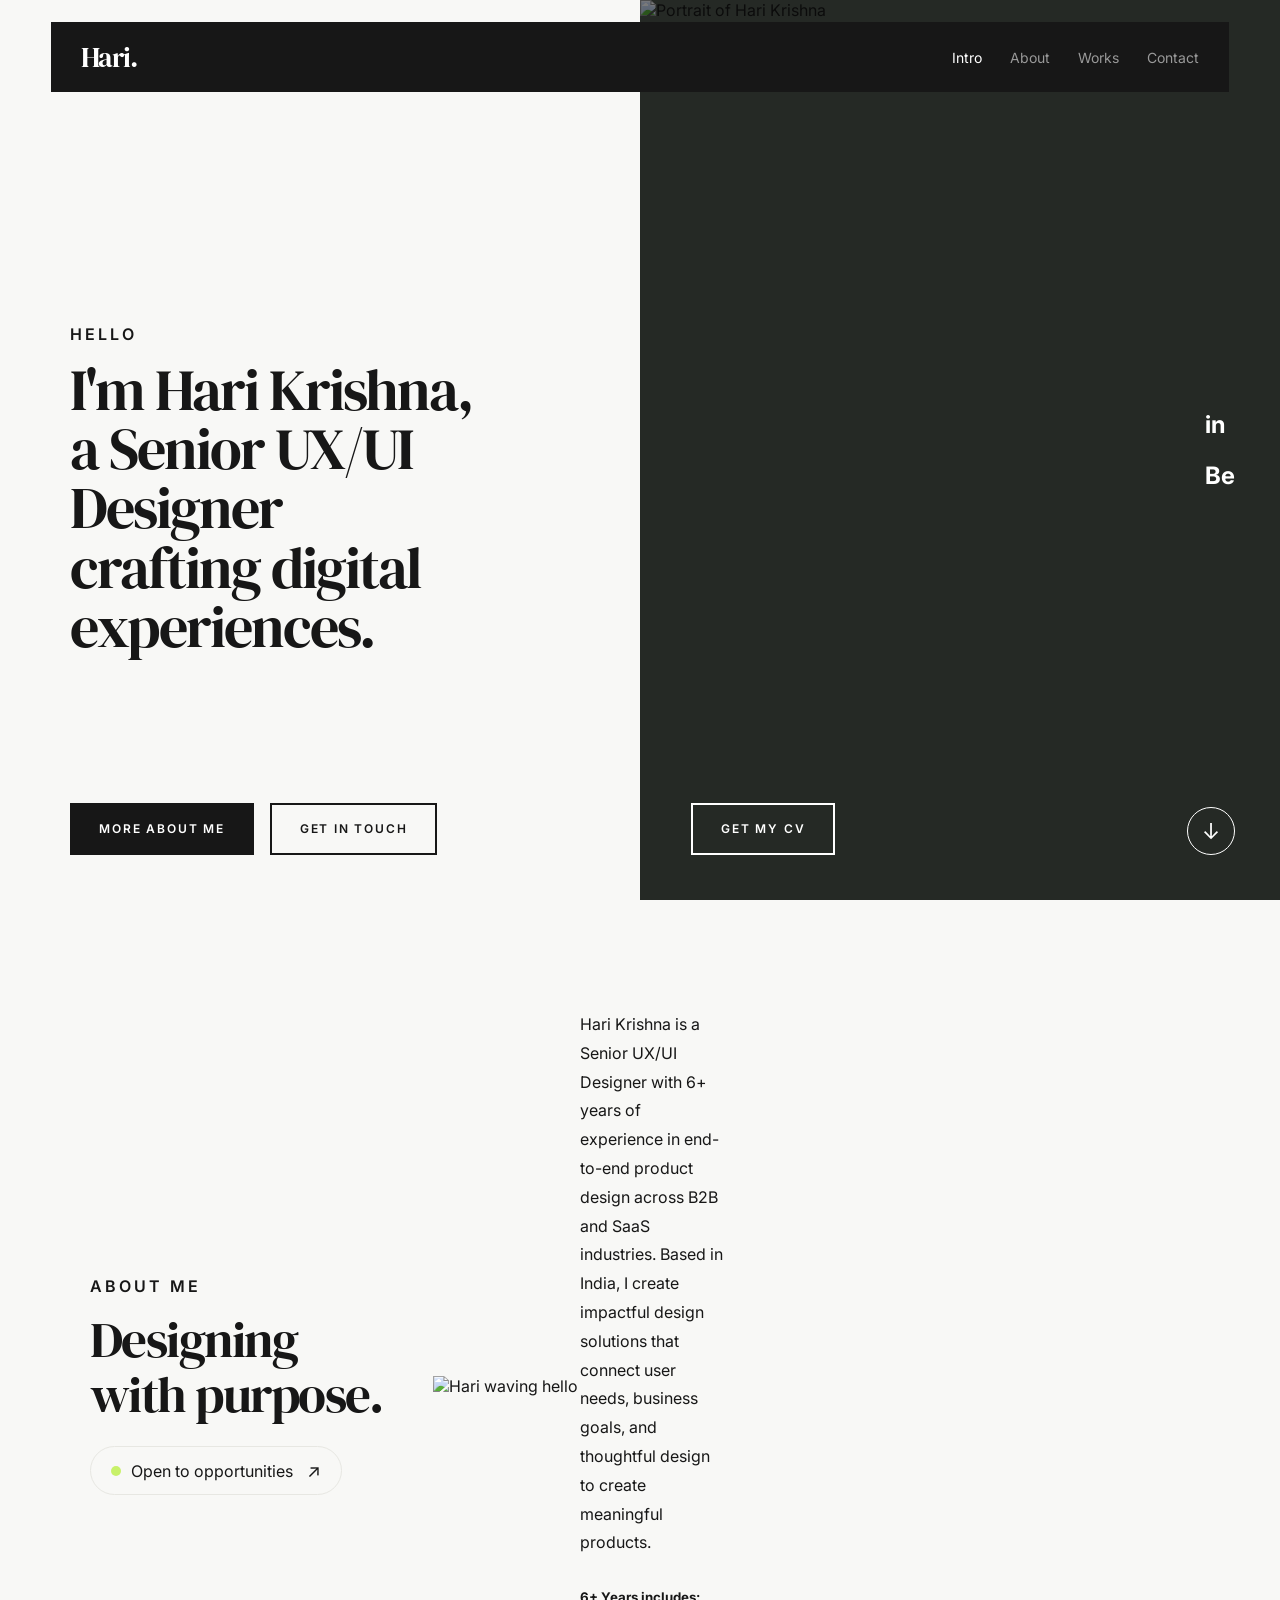
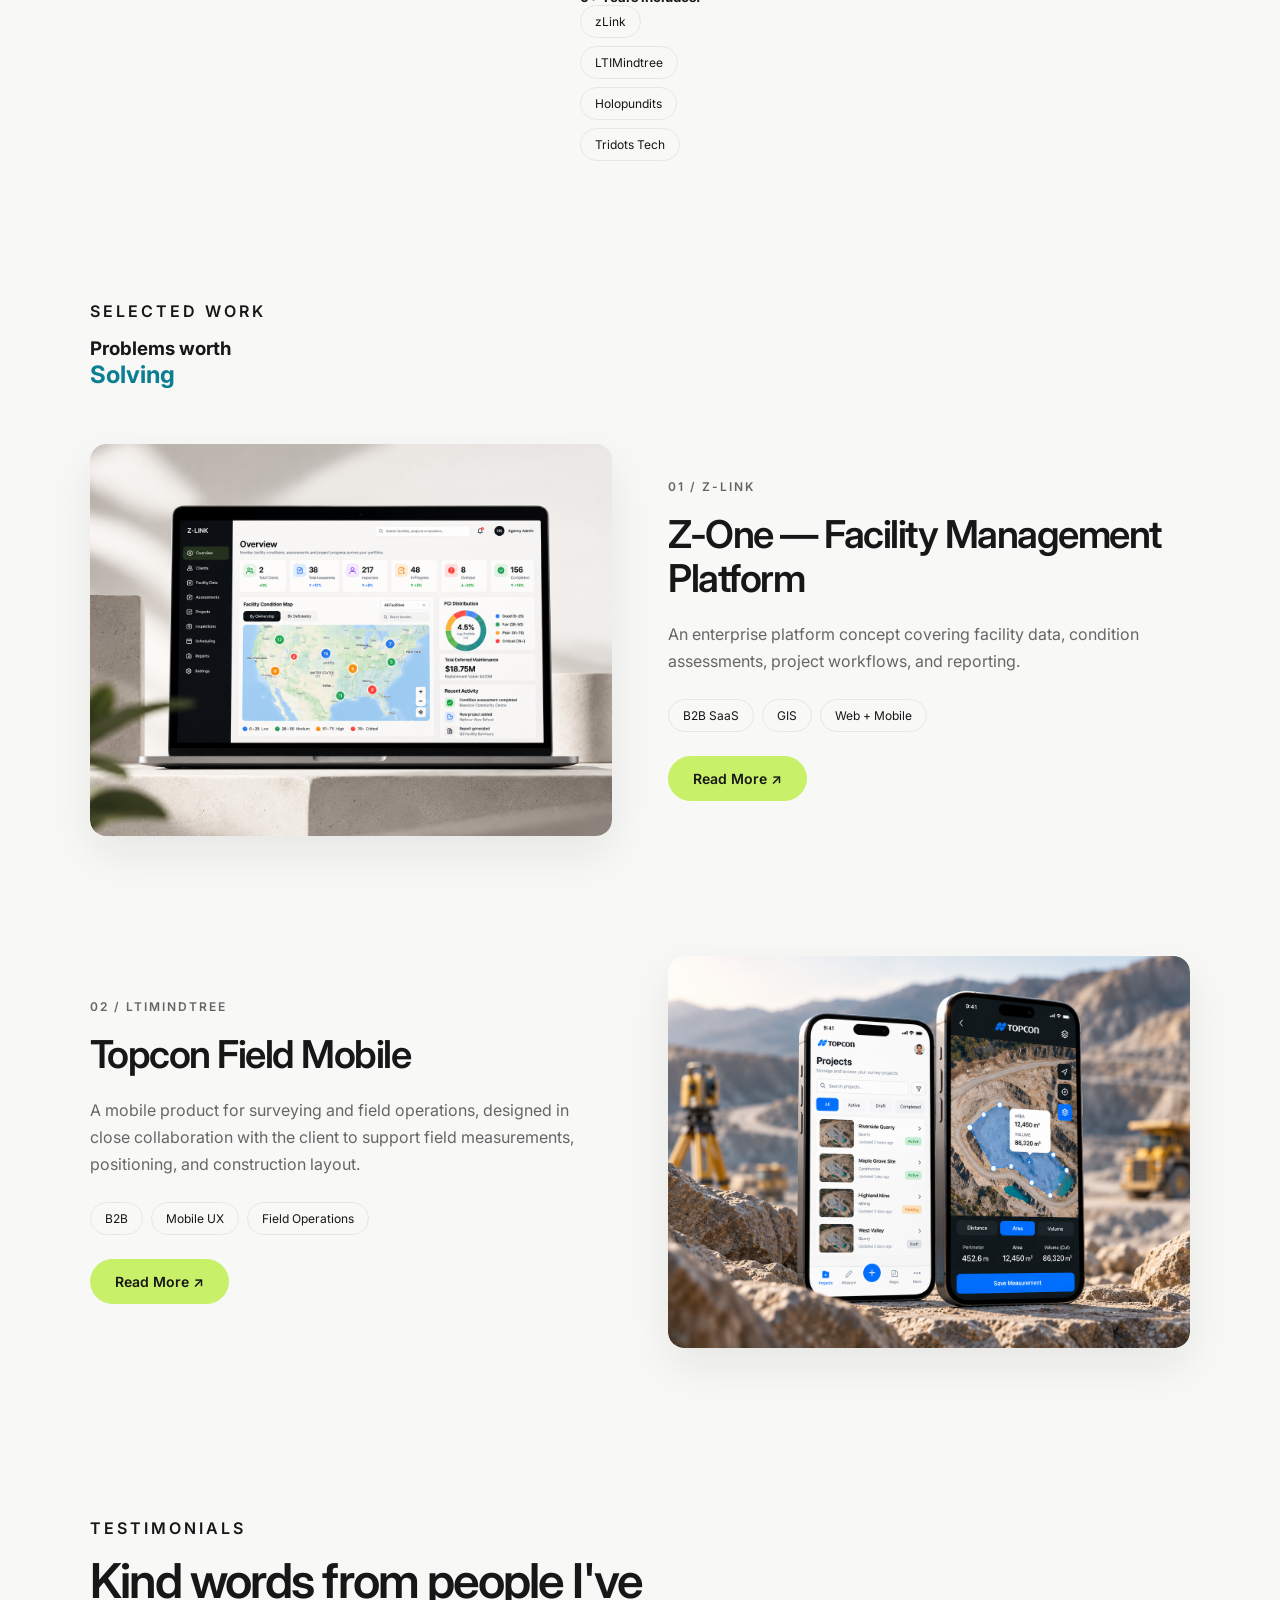
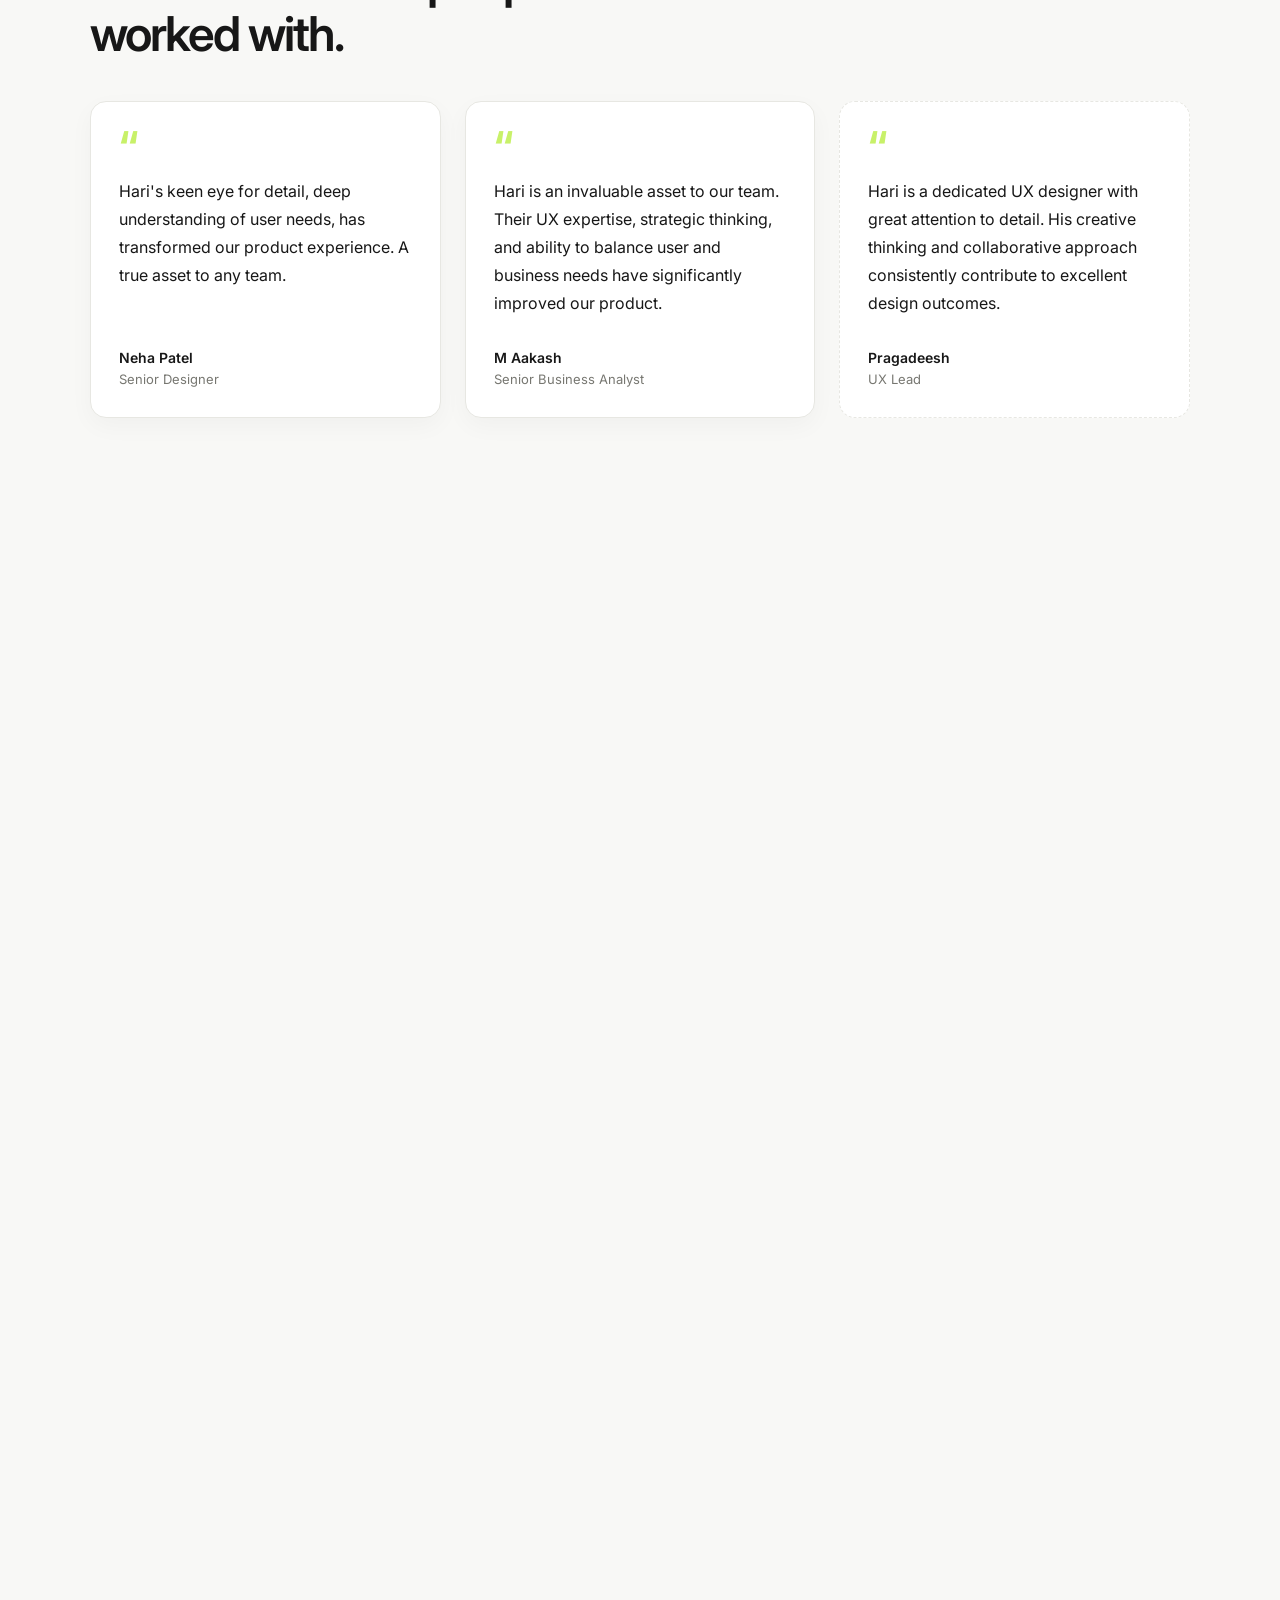
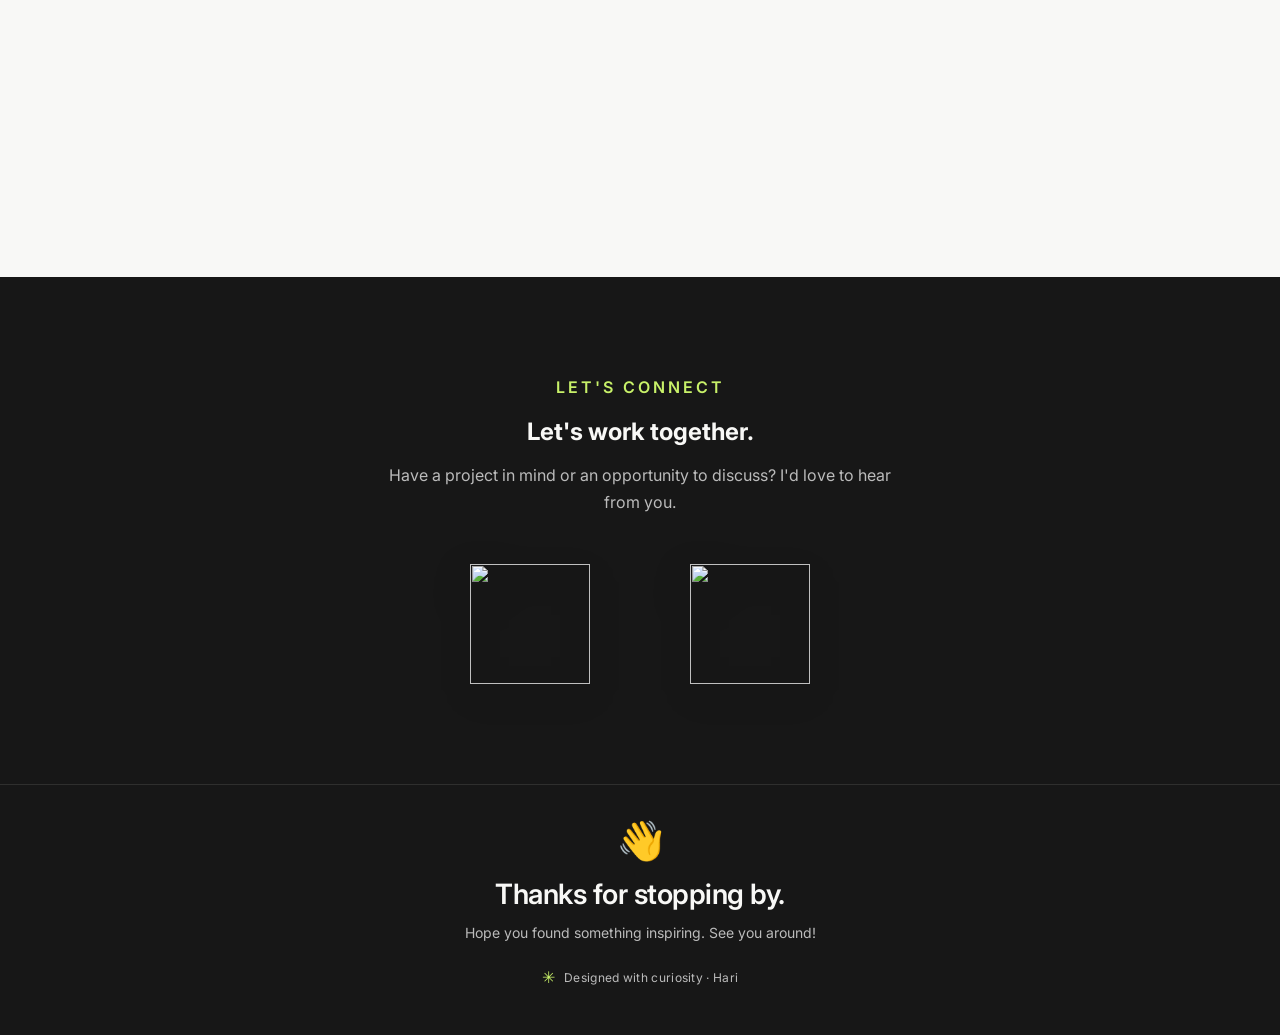
==== commit d435fe6d: "Fix image folder paths" ====
--- a/index.html
+++ b/index.html
@@ -84,7 +84,6 @@
 
 
 
-
     <section class="content-section" id="about">
       <div class="about-inner">
     
@@ -101,14 +100,14 @@
           </a>
         </div>
     
-        <!-- Centre: Portrait -->
+        <!-- Centre: Portrait and greeting -->
         <div class="about-visual">
           <img
             src="images/hari-wave.png"
             alt="Hari waving hello"
             class="about-portrait"
           />
-        </div>
+    
     
         <!-- Right: About content -->
         <div class="about-content">
@@ -134,7 +133,7 @@
     
       </div>
     </section>
-    
+      
 
     <section class="content-section work-section" id="work">
       <p class="eyebrow">SELECTED WORK</p>
@@ -143,7 +142,7 @@
       <article class="project-card">
         <div class="project-image">
           <img
-            src="images/Z-Link Facility Dashboard Mockup.png"
+            src="Images/Z-Link Facility Dashboard Mockup.png"
             alt="Reconstructed concept mockup of the Z-One facility management platform"
           >
         </div>
@@ -197,7 +196,7 @@
 
   <div class="project-image">
     <img
-      src="images/Topcon Quarry Measurement App Mockup.png"
+      src="Images/Topcon Quarry Measurement App Mockup.png"
       alt="Reconstructed concept mockup of a field surveying mobile app"
       loading="lazy"
     >
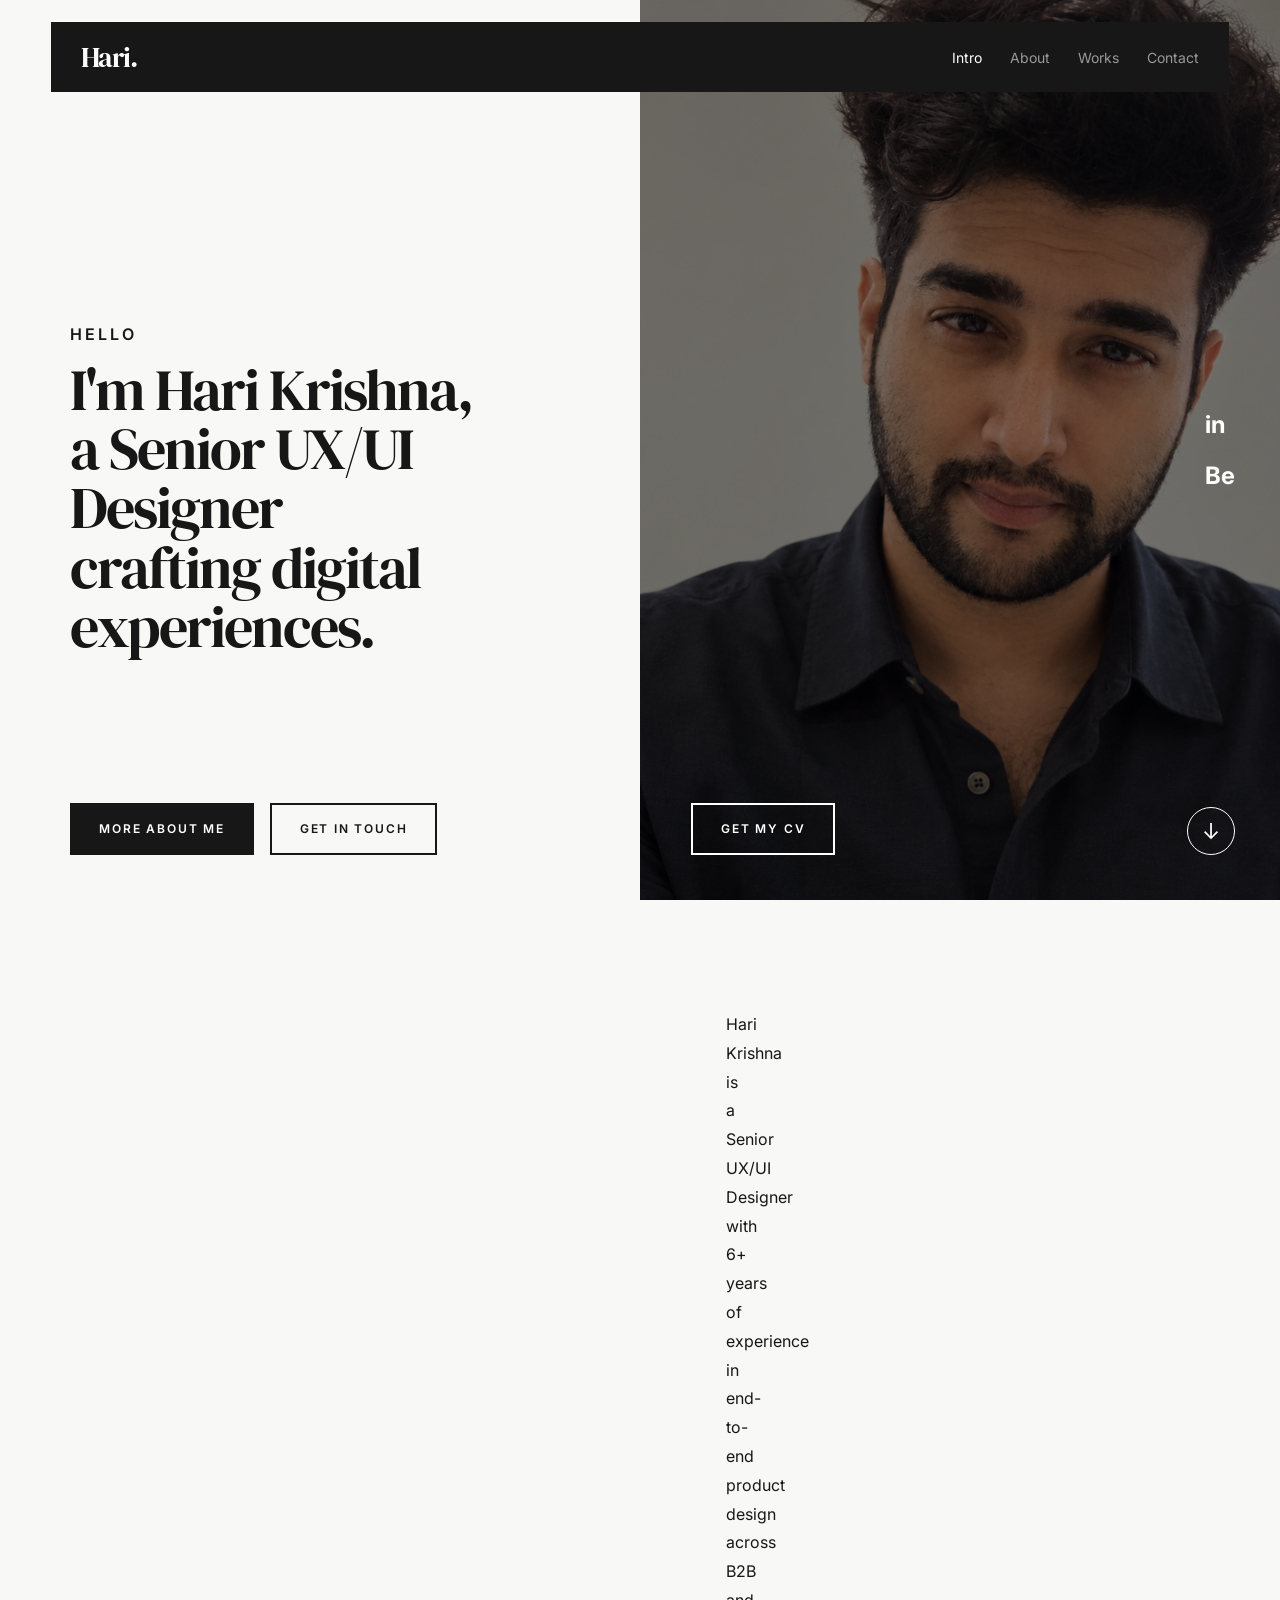
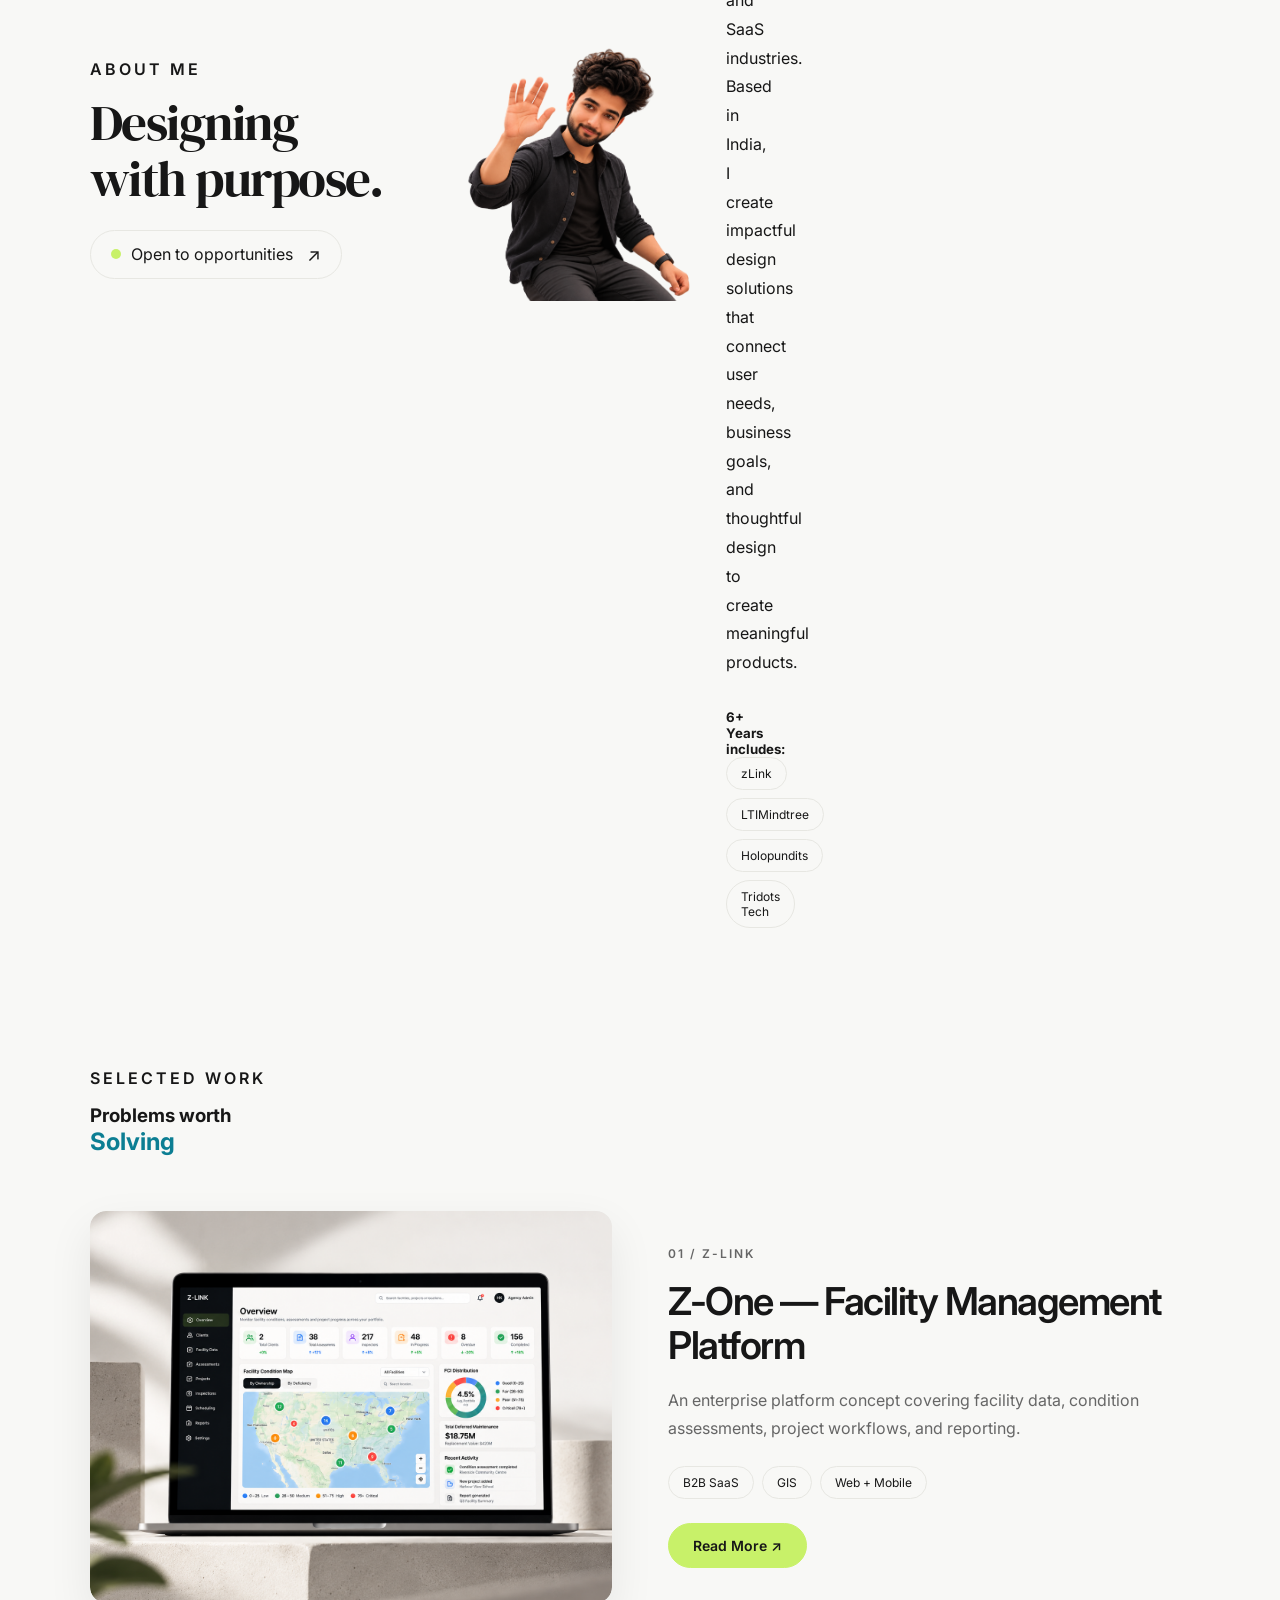
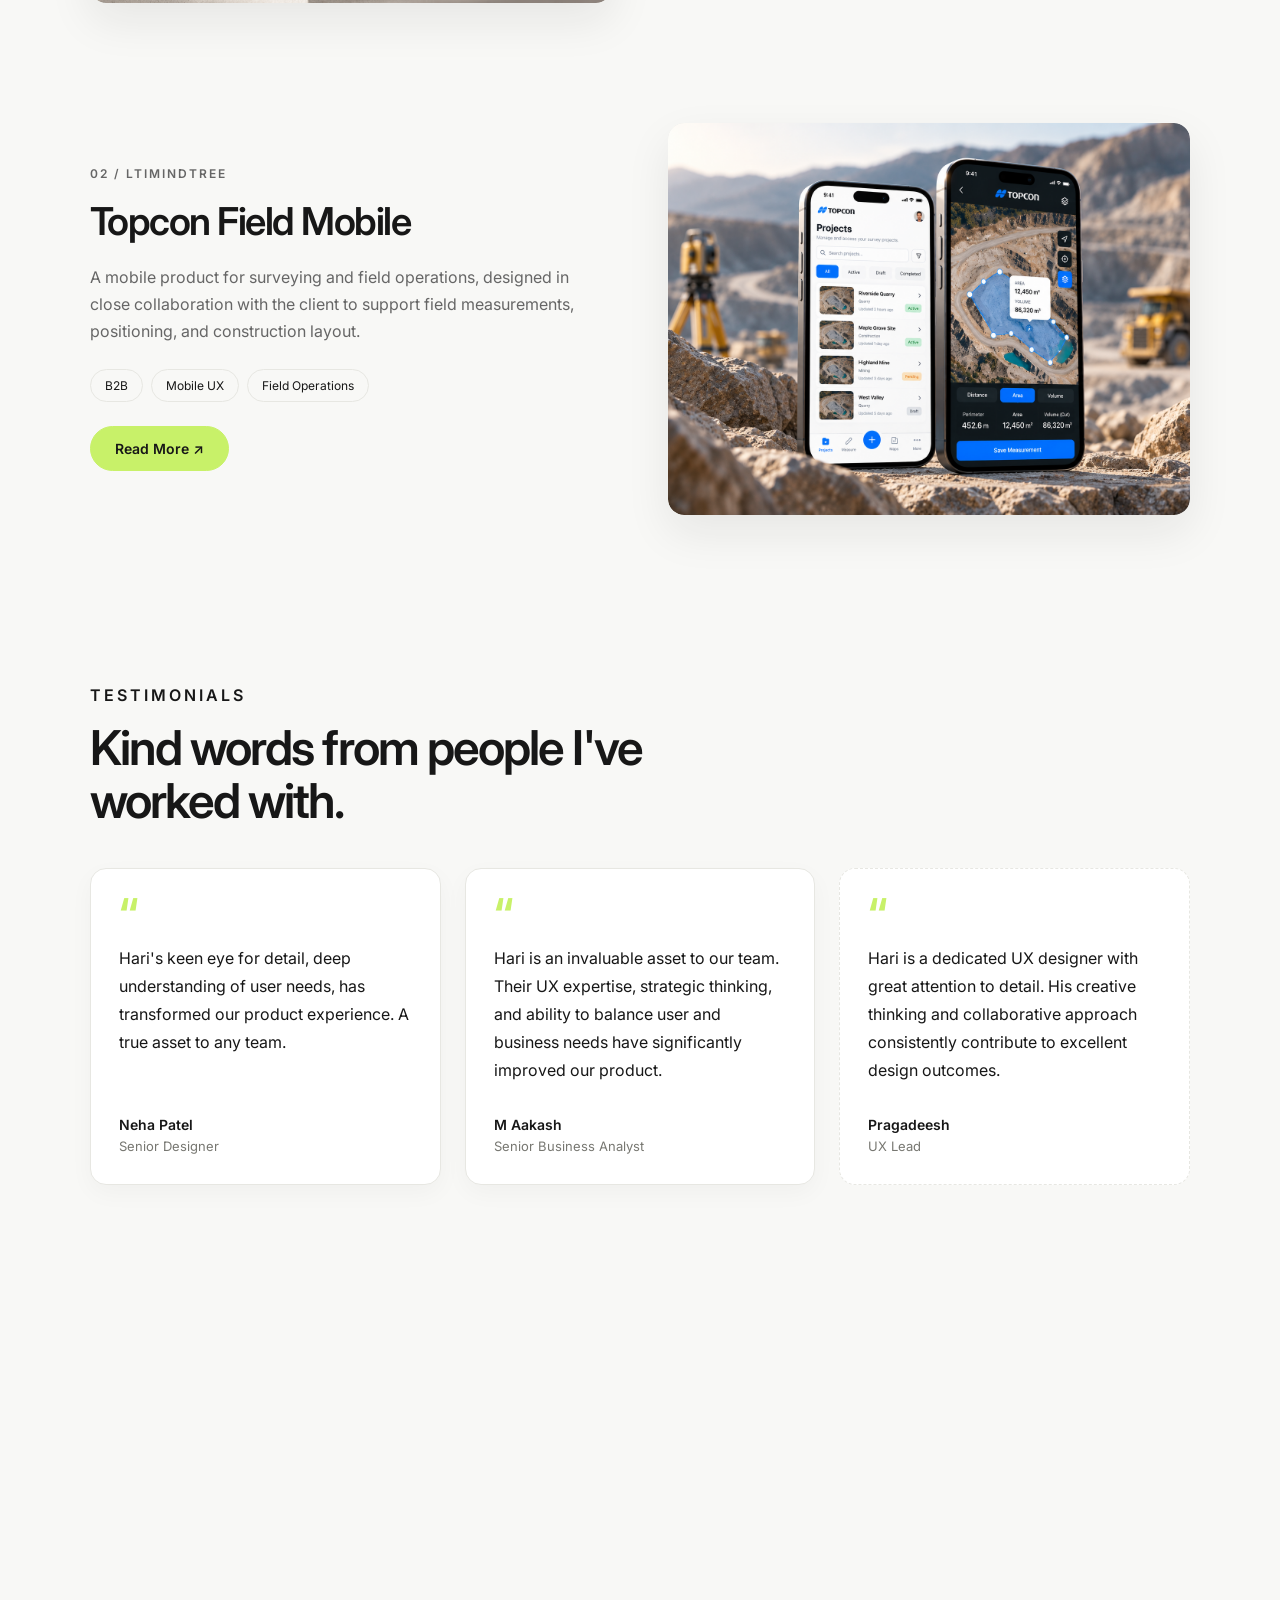
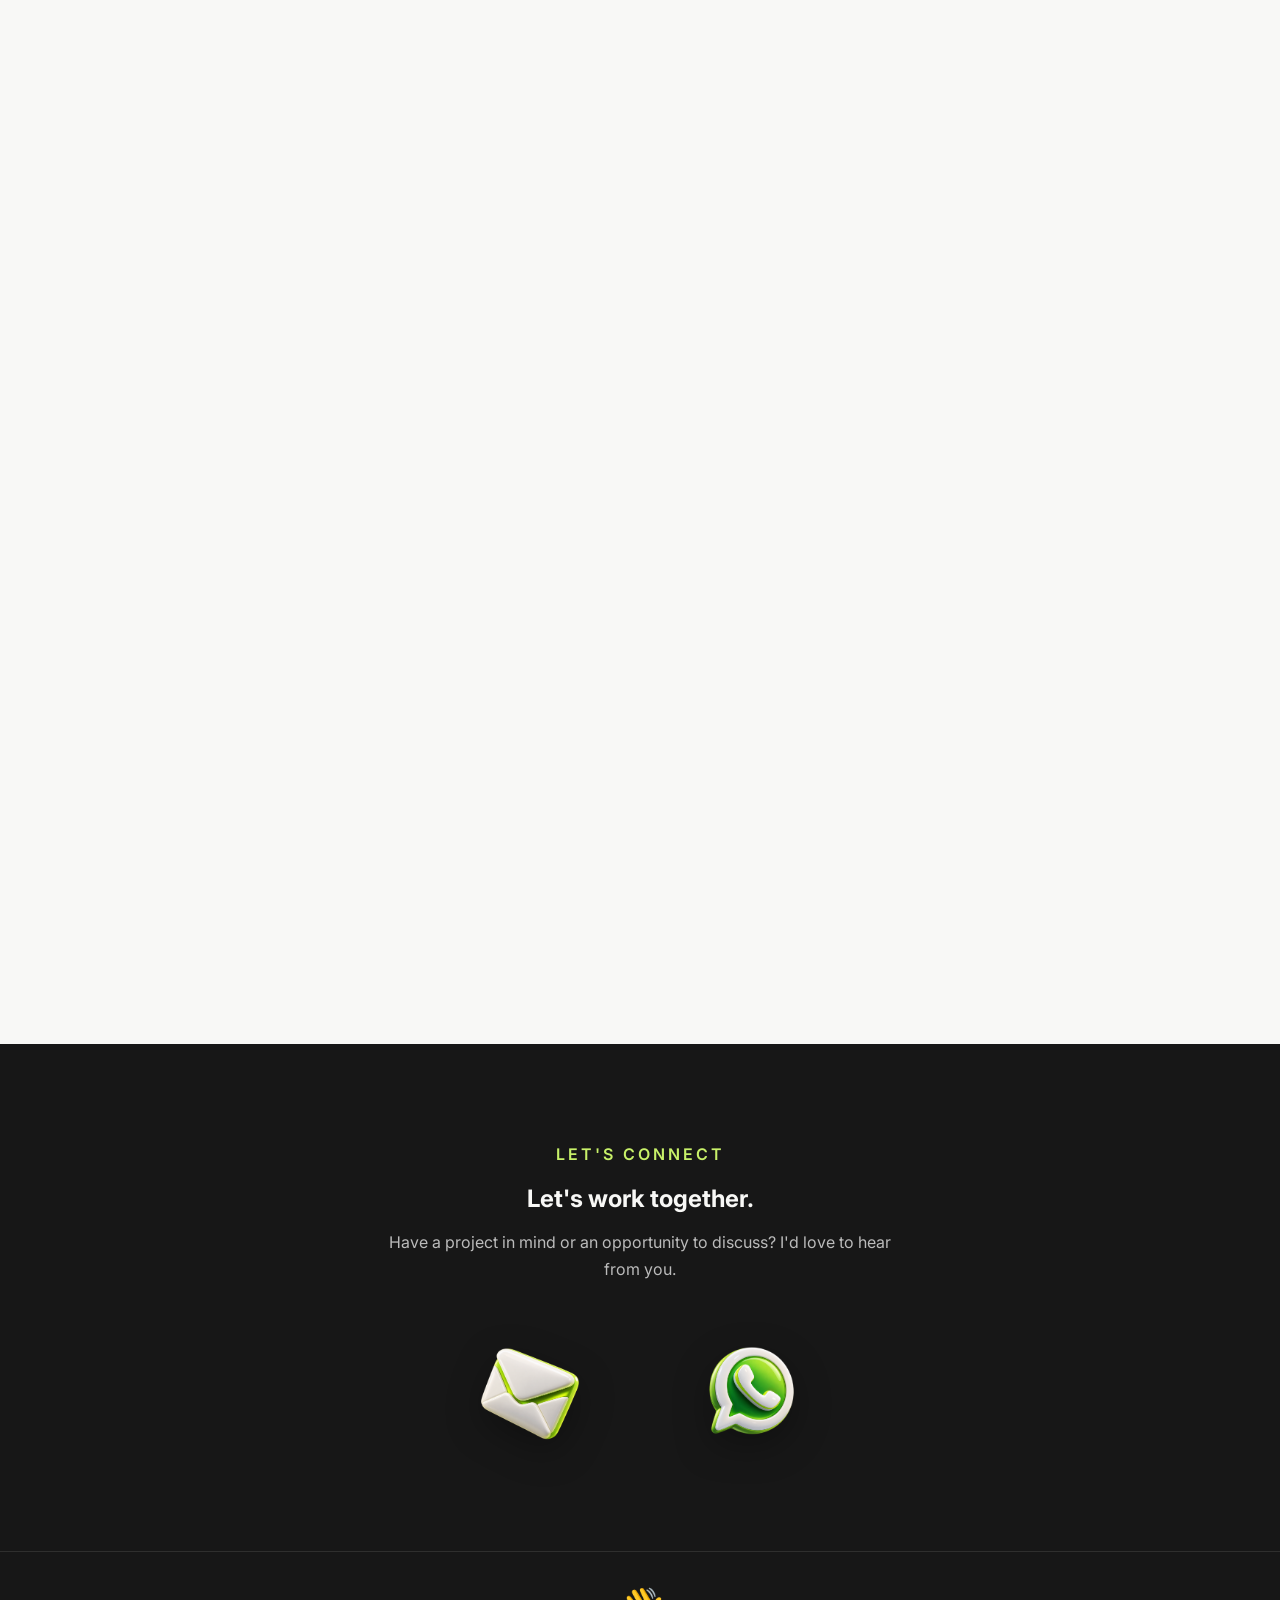
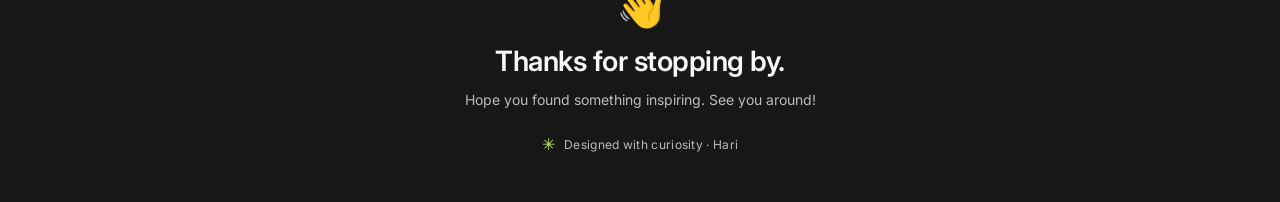
==== commit 9b3fd3a2: "Fix image paths across portfolio pages" ====
--- a/index.html
+++ b/index.html
@@ -43,7 +43,7 @@
 
       <div class="hero-visual">
         <img
-          src="images/Hari.png"
+        src="Images/Hari.png"
           alt="Portrait of Hari Krishna"
           class="hero-image"
         >
@@ -103,7 +103,7 @@
         <!-- Centre: Portrait and greeting -->
         <div class="about-visual">
           <img
-            src="images/hari-wave.png"
+            src="Images/hari-wave.png"
             alt="Hari waving hello"
             class="about-portrait"
           />
@@ -211,7 +211,7 @@
   <div class="project-image">
 
     <img
-      src="images/airport-truck-bay.png"
+      src="Images/airport-truck-bay.png"
       alt="Airport truck bay app showing navigation, delivery confirmation, and OTP verification"
       loading="lazy"
     >
@@ -344,7 +344,7 @@
         <article class="after-work-card">
           <div class="after-work-card-visual">
             <img
-              src="images/after-work-riding.jpg"
+              src="Images/after-work-riding.jpg"
               alt="Motorcycle riding and exploring new places"
               loading="lazy"
             >
@@ -358,7 +358,7 @@
         <article class="after-work-card">
           <div class="after-work-card-visual">
             <img
-              src="images/after-work-create.jpg"
+              src="Images/after-work-create.jpg"
               alt="Sketching and creative exploration"
               loading="lazy"
             >
@@ -373,7 +373,7 @@
         <article class="after-work-card">
           <div class="after-work-card-visual">
             <img
-              src="images/after-work-rescue.jpg"
+              src="Images/after-work-rescue.jpg"
               alt="Helping animals through rescue and volunteering"
               loading="lazy"
             >
@@ -388,7 +388,7 @@
         <article class="after-work-card">
           <div class="after-work-card-visual">
             <img
-              src="images/after-work-community.jpg"
+              src="Images/after-work-community.jpg"
               alt="Designers learning and connecting at a meetup"
               loading="lazy"
             >
@@ -426,7 +426,7 @@
       aria-label="Email me"
       title="Email me"
     >
-      <img src="images/icon-email-3d.png" alt="" />
+      <img src="Images/icon-email-3d.png" alt="" />
     </a>
 
     <a
@@ -437,7 +437,7 @@
       aria-label="Message me on WhatsApp"
       title="WhatsApp me"
     >
-      <img src="images/icon-whatsapp-3d.png" alt="" />
+      <img src="Images/icon-whatsapp-3d.png" alt="" />
     </a>
   </div>
 </section>
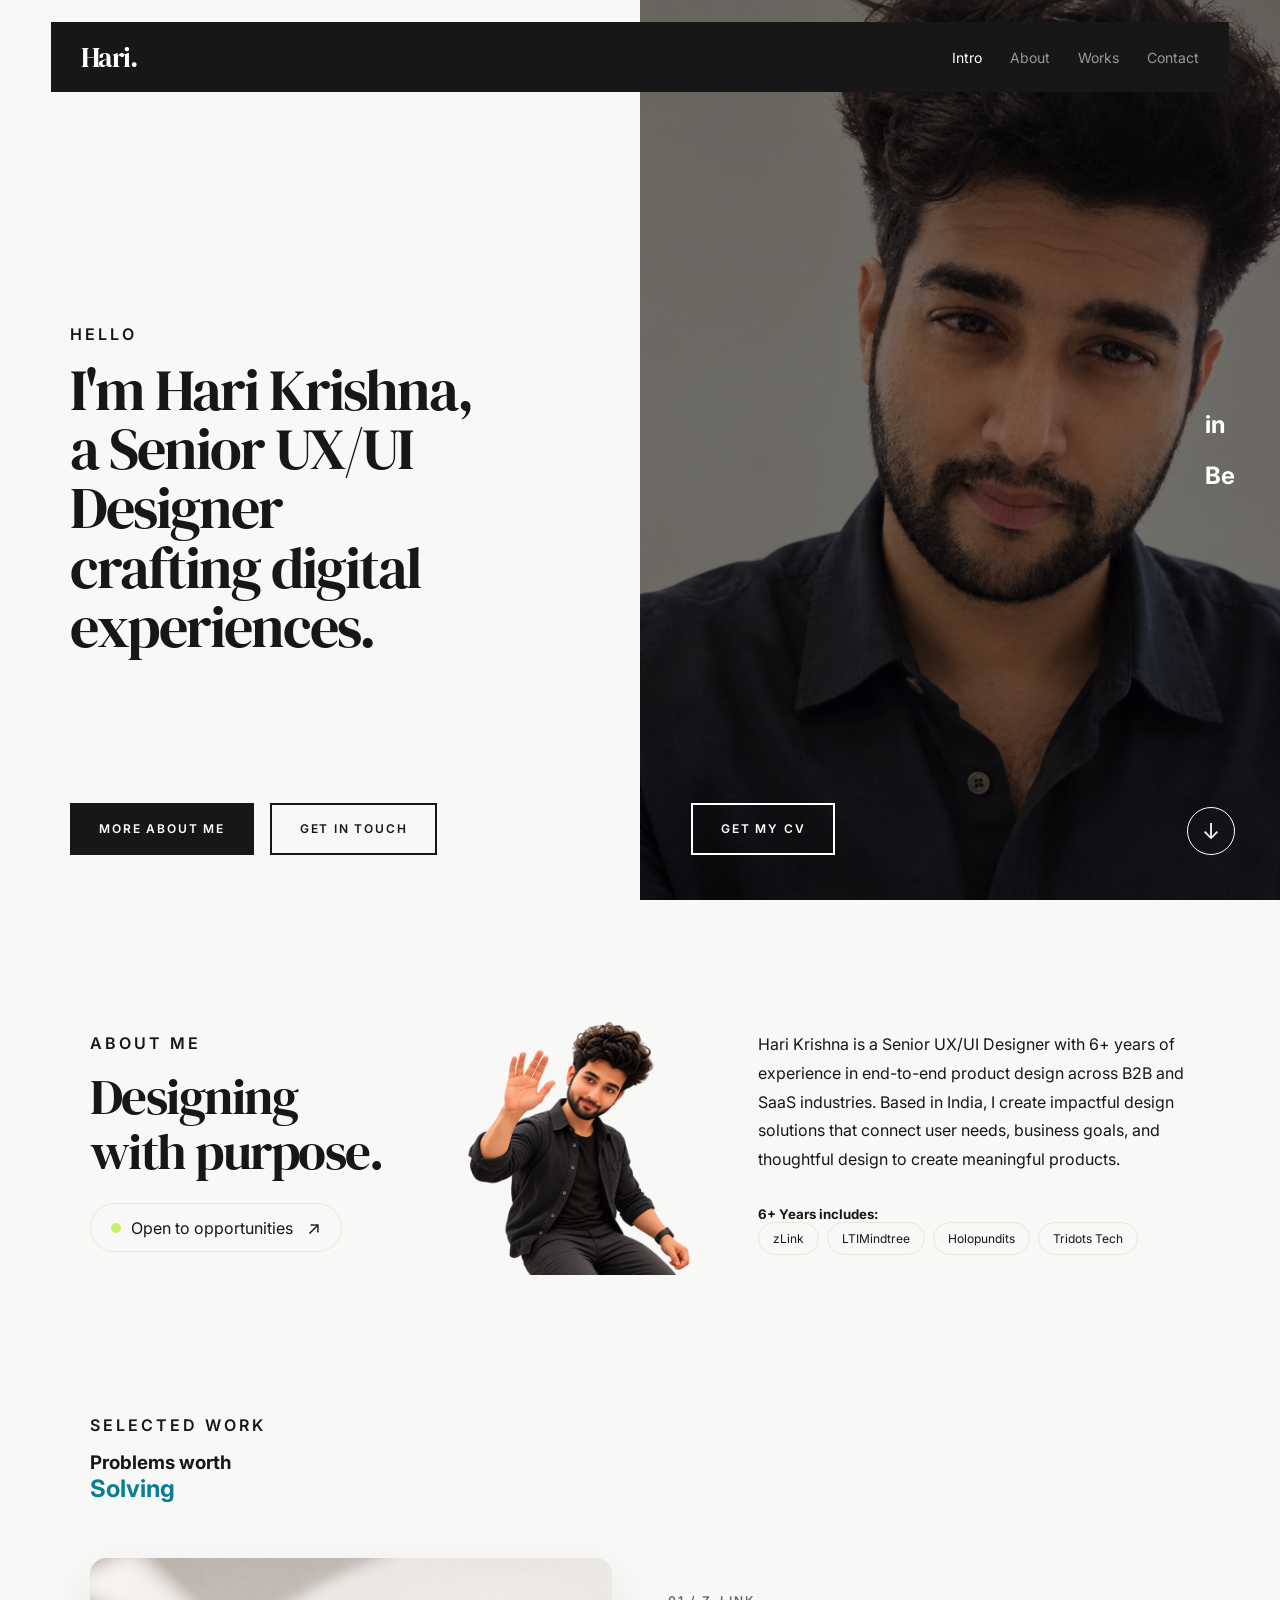
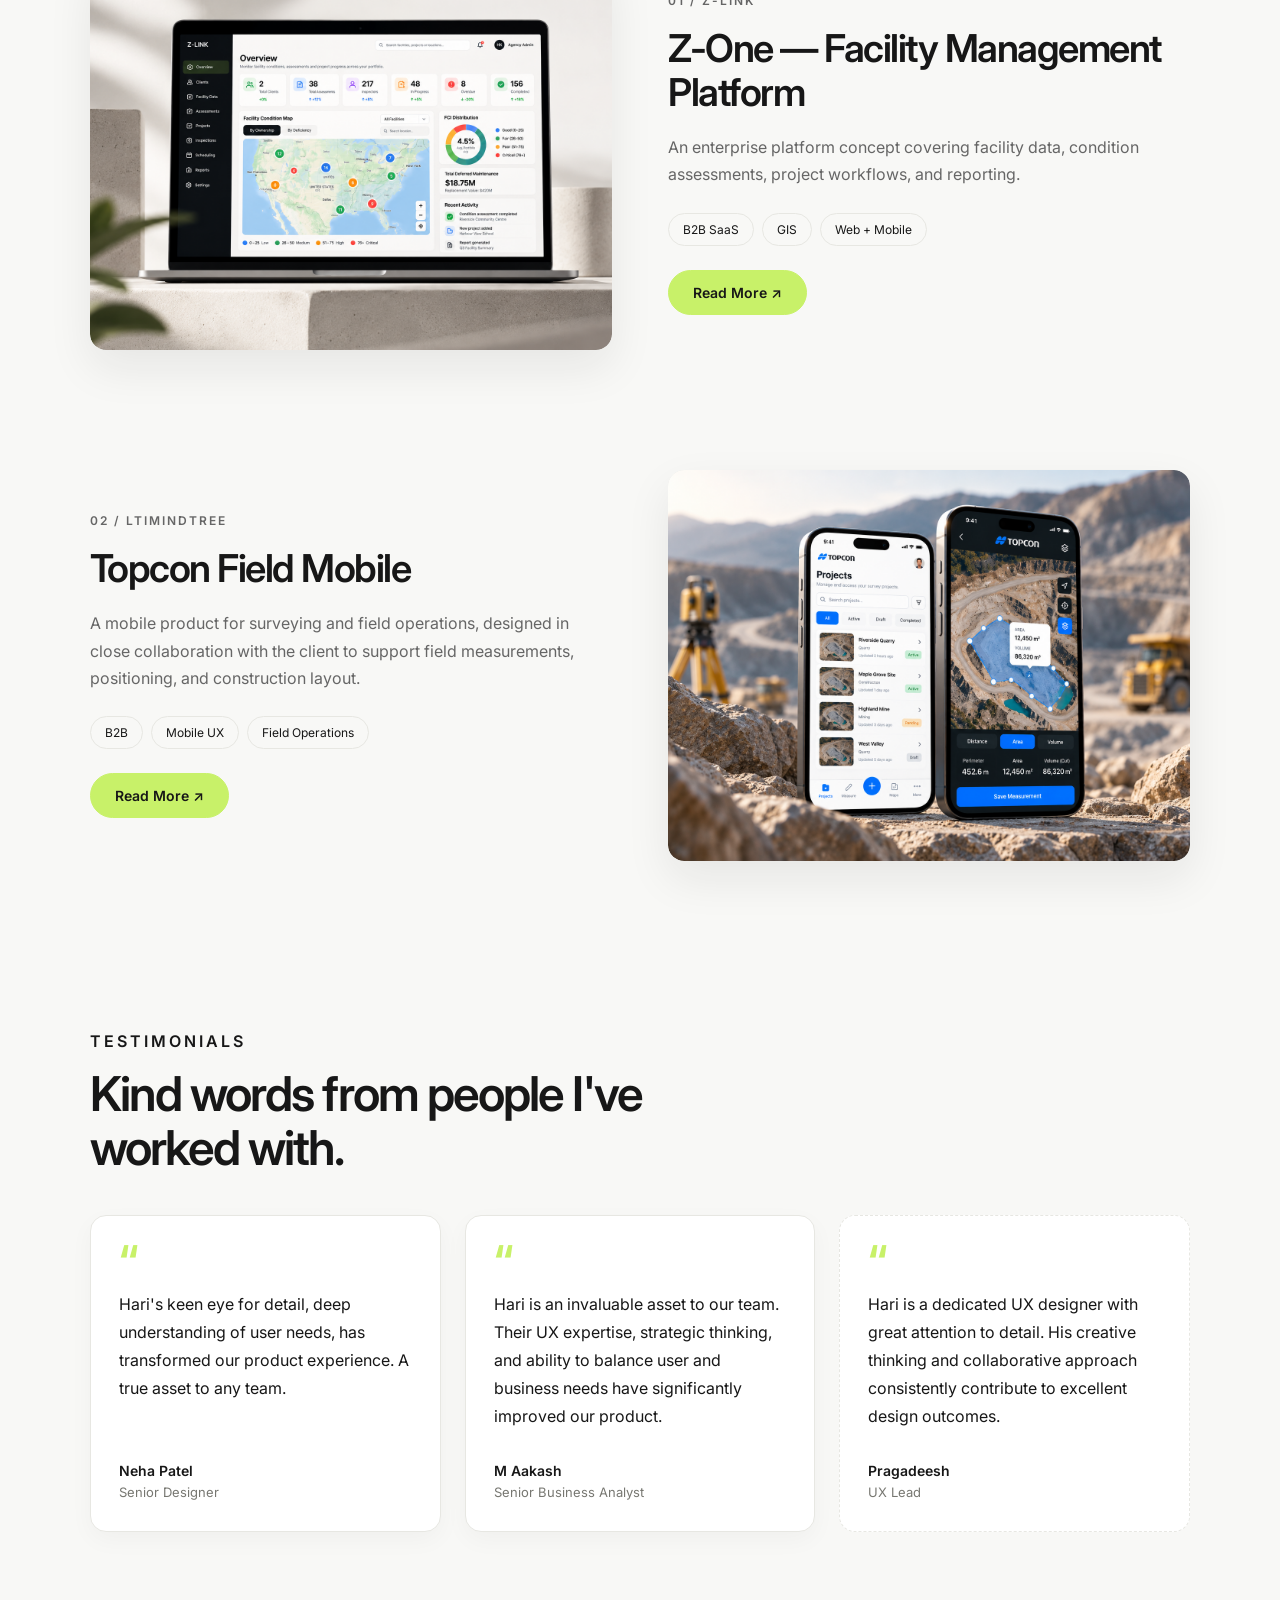
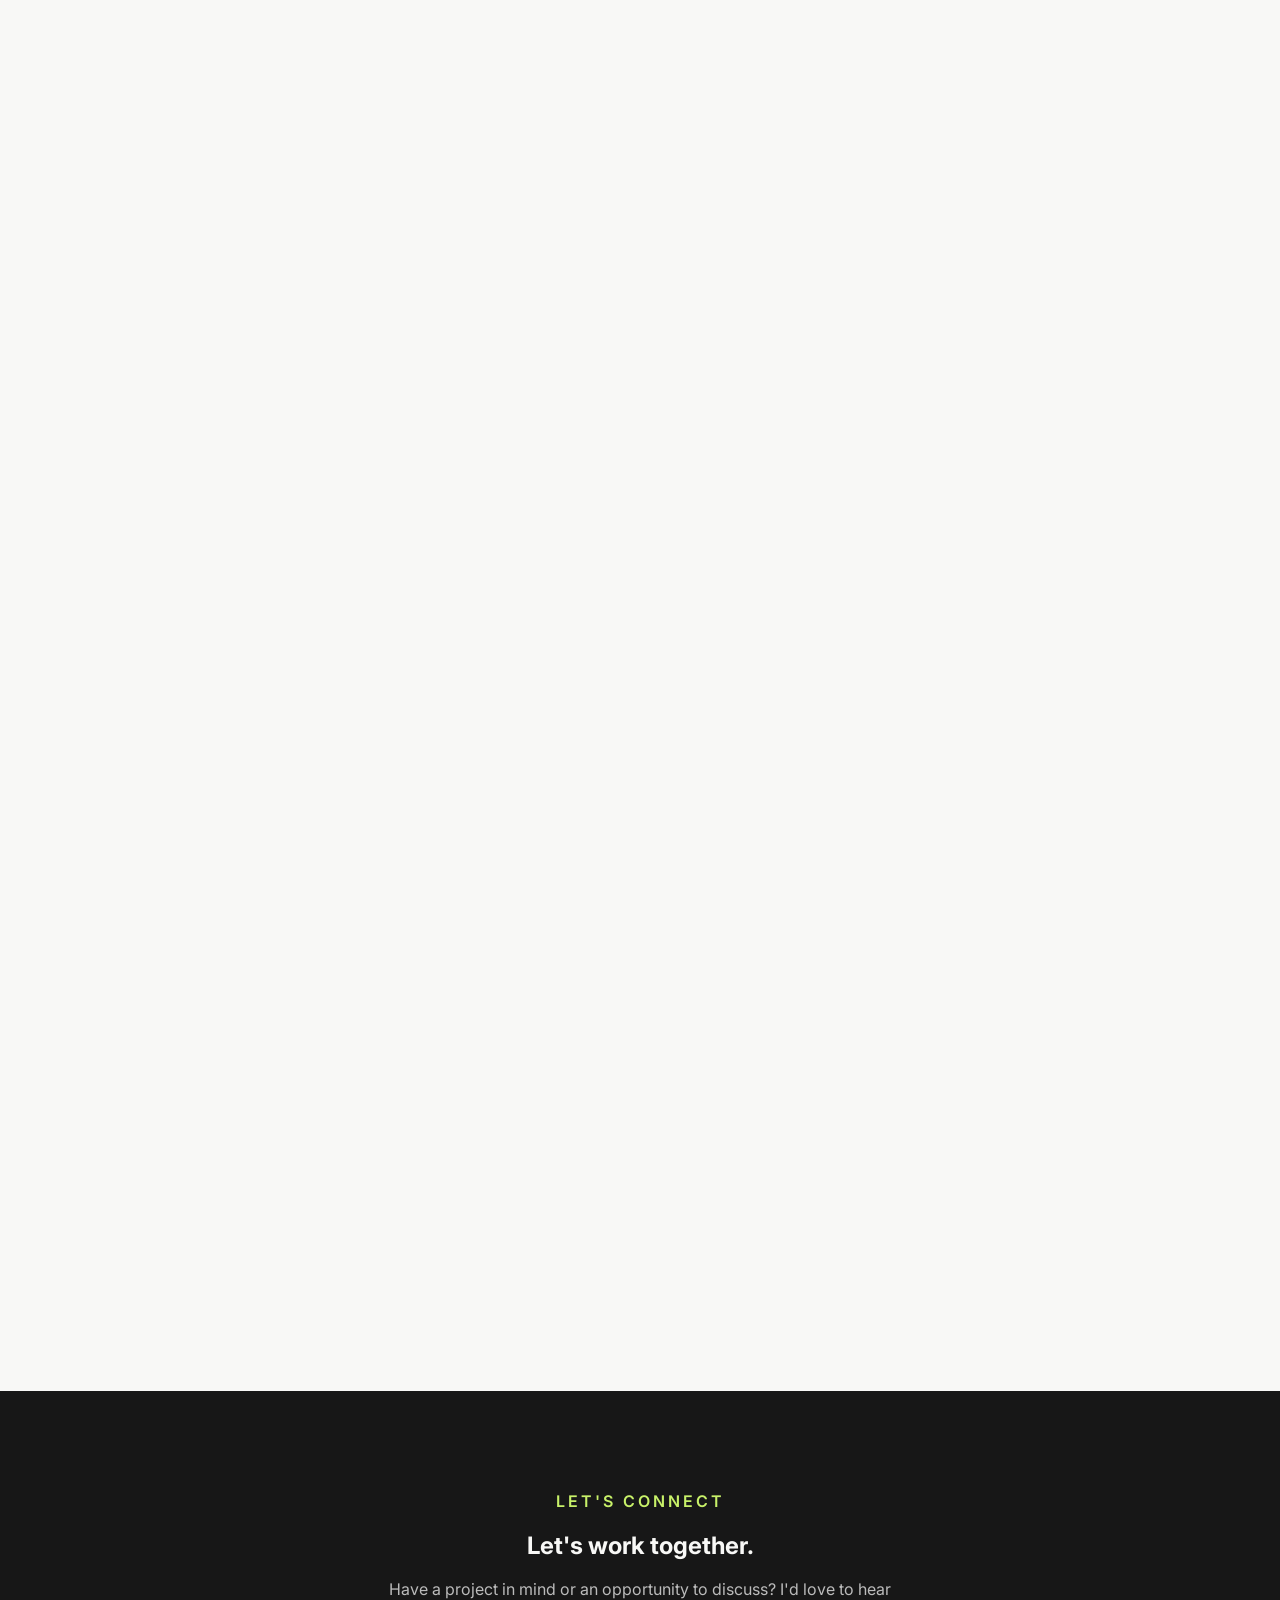
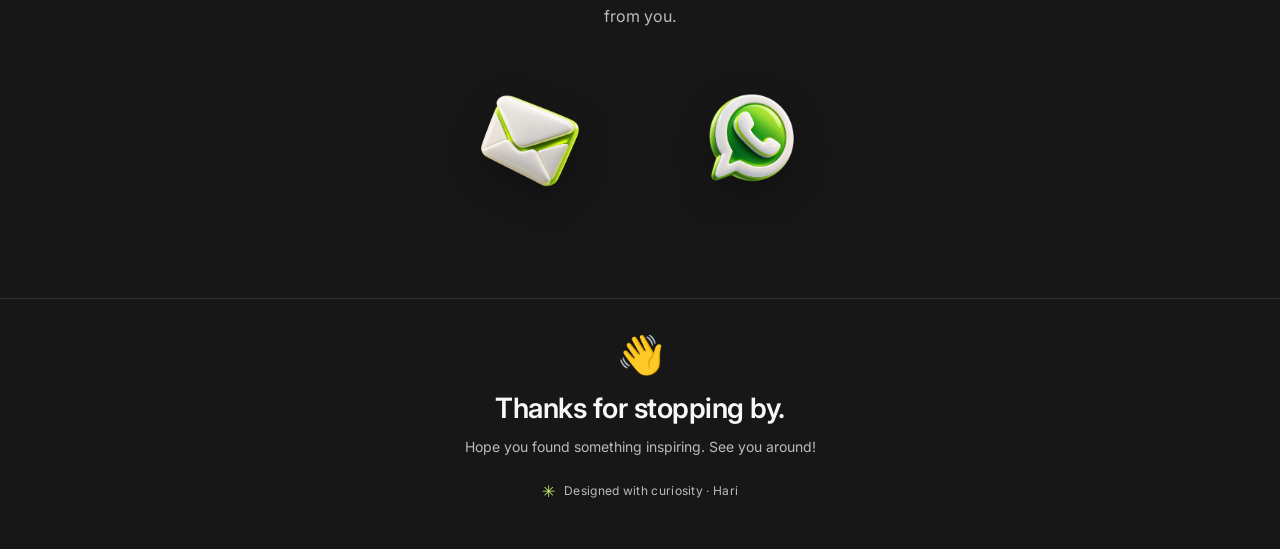
==== commit a706223a: "Fix About section alignment" ====
--- a/index.html
+++ b/index.html
@@ -107,7 +107,7 @@
             alt="Hari waving hello"
             class="about-portrait"
           />
-    
+        </div>
     
         <!-- Right: About content -->
         <div class="about-content">
--- a/style.css
+++ b/style.css
@@ -2876,11 +2876,11 @@
 
 .about-inner {
   width: 100%;
-  max-width: 1440px;
+  max-width: 1120px;
   margin: 0 auto;
   padding-top: 40px;
   display: grid;
-  grid-template-columns: minmax(0, 0.9fr) minmax(0, 0.85fr) minmax(0, 1.25fr);
+  grid-template-columns: minmax(220px, 0.9fr) minmax(240px, 0.85fr) minmax(360px, 1.25fr);
   column-gap: 32px;
   align-items: center;
   box-sizing: border-box;
